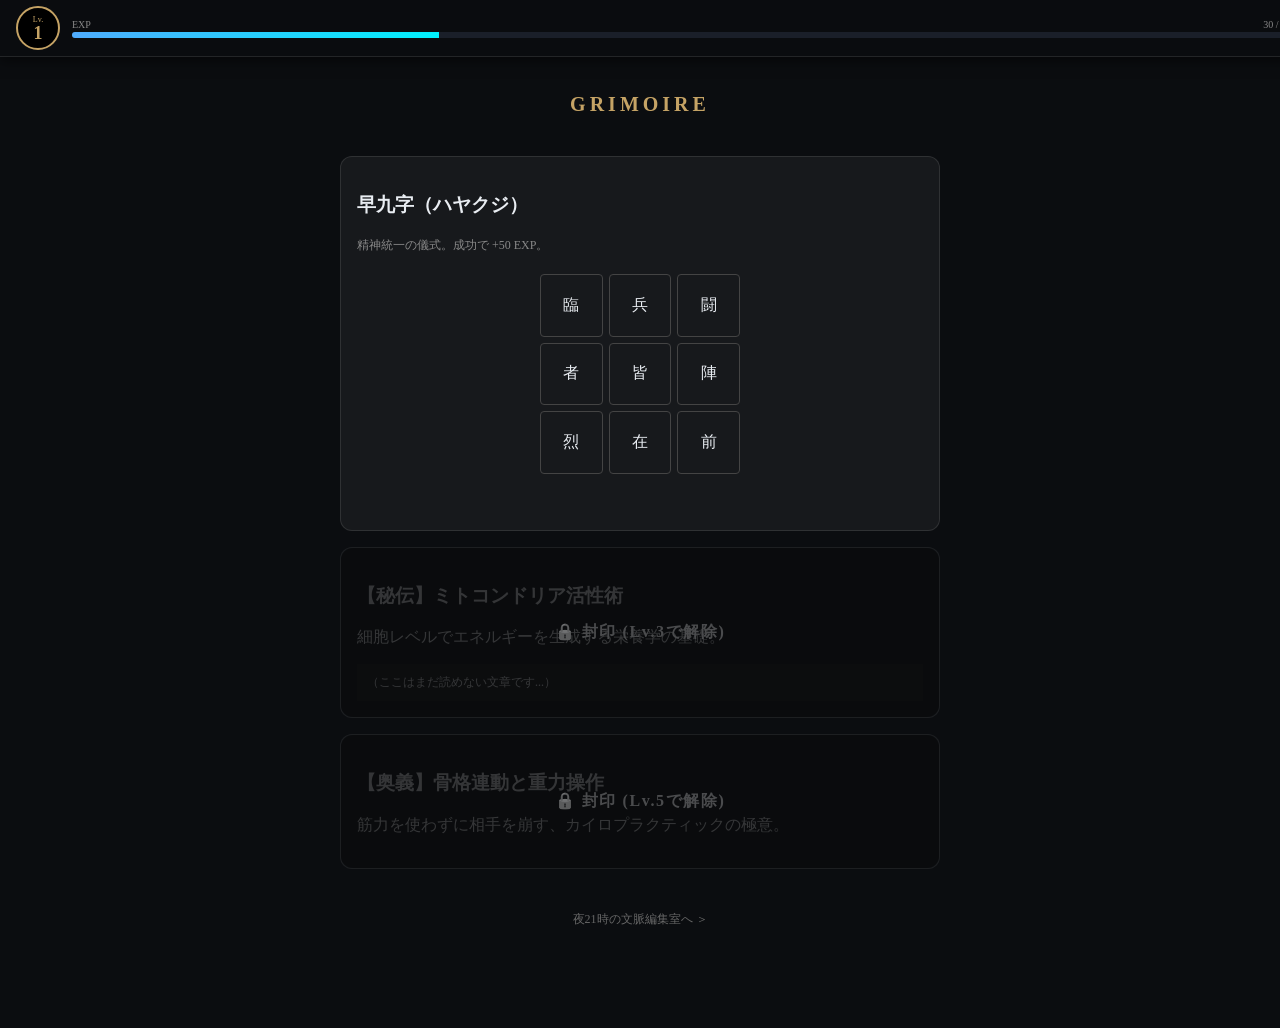
==== index.html @ 690efe80 "index.html を作成" ====
<!doctype html>
<html lang="ja">
<head>
  <meta charset="utf-8" />
  <meta name="viewport" content="width=device-width, initial-scale=1, maximum-scale=1, user-scalable=no" />
  <title>GRIMOIRE RPG</title>
  <style>
    :root{
      --bg: #0b0d10;
      --text: #e9edf2;
      --gold: #c5a365;
      --bar-bg: #1a1f29;
      --bar-fill: #d7e3ff;
      --glass: rgba(255, 255, 255, 0.05);
    }
    body {
      margin: 0;
      font-family: "Hiragino Mincho ProN", serif;
      background: var(--bg);
      color: var(--text);
      padding-top: 60px; /* ステータスバーの分空ける */
      padding-bottom: 80px;
    }

    /* === RPGステータスバー (HUD) === */
    .hud-bar {
      position: fixed;
      top: 0; left: 0; width: 100%;
      height: 56px;
      background: rgba(11, 13, 16, 0.95);
      border-bottom: 1px solid rgba(255,255,255,0.1);
      z-index: 1000;
      display: flex;
      align-items: center;
      padding: 0 16px;
      box-shadow: 0 4px 12px rgba(0,0,0,0.5);
    }
    .level-circle {
      width: 40px; height: 40px;
      border: 2px solid var(--gold);
      border-radius: 50%;
      display: flex; flex-direction: column;
      align-items: center; justify-content: center;
      background: #000;
      font-size: 8px; color: var(--gold);
      margin-right: 12px;
    }
    .level-num { font-size: 18px; font-weight: bold; line-height: 1; }
    .exp-container { flex: 1; }
    .exp-label { font-size: 10px; color: #888; display: flex; justify-content: space-between; margin-bottom: 2px; }
    .exp-bar-bg {
      height: 6px; background: var(--bar-bg); border-radius: 3px; overflow: hidden;
    }
    .exp-bar-fill {
      height: 100%; background: linear-gradient(90deg, #4facfe, #00f2fe);
      width: 0%; transition: width 0.5s ease-out;
    }

    /* コンテンツエリア */
    main { max-width: 600px; margin: 0 auto; padding: 20px 16px; }
    h1 { font-size: 20px; text-align: center; margin-bottom: 40px; color: var(--gold); letter-spacing: 0.2em; }
    
    .card {
      background: var(--glass);
      border: 1px solid rgba(255,255,255,0.1);
      border-radius: 12px;
      padding: 16px;
      margin-bottom: 16px;
    }
    
    /* 封印されたコンテンツ */
    .locked-content {
      position: relative;
      opacity: 0.5;
      filter: grayscale(100%);
      pointer-events: none;
    }
    .lock-overlay {
      position: absolute; top:0; left:0; width:100%; height:100%;
      display: flex; align-items: center; justify-content: center;
      background: rgba(0,0,0,0.6);
      border-radius: 12px;
      color: #ff6b6b; font-weight: bold; letter-spacing: 0.1em;
      z-index: 10;
    }

    /* 九字切りグリッド */
    .kuji-grid { display: grid; grid-template-columns: repeat(3, 1fr); gap: 6px; max-width: 200px; margin: 20px auto; }
    .kuji-cell { aspect-ratio: 1; border: 1px solid #444; display: flex; align-items: center; justify-content: center; border-radius: 4px; }
    .kuji-cell.active { background: var(--gold); color: #000; box-shadow: 0 0 10px var(--gold); }

    /* レベルアップ演出 */
    #levelup-overlay {
      position: fixed; top:0; left:0; width:100%; height:100%;
      background: rgba(0,0,0,0.9);
      display: flex; flex-direction: column; align-items: center; justify-content: center;
      z-index: 2000; opacity: 0; pointer-events: none; transition: opacity 0.5s;
    }
    #levelup-overlay.show { opacity: 1; pointer-events: auto; }
    .levelup-text { font-size: 40px; color: var(--gold); text-shadow: 0 0 20px var(--gold); margin-bottom: 20px; }
  </style>
</head>
<body>

  <div class="hud-bar">
    <div class="level-circle">
      <span>Lv.</span>
      <span class="level-num" id="currentLevel">1</span>
    </div>
    <div class="exp-container">
      <div class="exp-label">
        <span>EXP</span>
        <span id="expText">0 / 100</span>
      </div>
      <div class="exp-bar-bg">
        <div class="exp-bar-fill" id="expBar"></div>
      </div>
    </div>
  </div>

  <main>
    <h1>GRIMOIRE</h1>

    <div class="card">
      <h3>早九字（ハヤクジ）</h3>
      <p style="font-size:12px; color:#888;">精神統一の儀式。成功で +50 EXP。</p>
      <div class="kuji-grid" id="kujiGrid"></div>
      <div id="kujiLabel" style="text-align:center; font-size:12px; height:20px; color:var(--gold);"></div>
    </div>

    <div class="card locked-content" id="secretContent1">
      <div class="lock-overlay">🔒 封印 (Lv.3で解除)</div>
      <h3>【秘伝】ミトコンドリア活性術</h3>
      <p>細胞レベルでエネルギーを生成する栄養学の基礎。</p>
      <div style="margin-top:10px; padding:10px; background:#222; font-size:12px;">
        （ここはまだ読めない文章です...）
      </div>
    </div>

    <div class="card locked-content" id="secretContent2">
      <div class="lock-overlay">🔒 封印 (Lv.5で解除)</div>
      <h3>【奥義】骨格連動と重力操作</h3>
      <p>筋力を使わずに相手を崩す、カイロプラクティックの極意。</p>
    </div>

    <div style="text-align:center; margin-top:40px;">
      <a href="https://ameblo.jp/orenoadores0224yj/" style="color:#666; font-size:12px; text-decoration:none;">夜21時の文脈編集室へ ＞</a>
    </div>

  </main>

  <div id="levelup-overlay" onclick="this.classList.remove('show')">
    <div class="levelup-text">LEVEL UP!</div>
    <div style="color:#fff;">タップして再開</div>
  </div>

  <script>
    // === RPGシステムの中枢 ===
    let level = parseInt(localStorage.getItem('grimoire_level')) || 1;
    let exp = parseInt(localStorage.getItem('grimoire_exp')) || 0;
    let maxExp = level * 100;

    // 初期表示更新
    updateHud();
    checkUnlocks();

    // ログインボーナス (1日1回)
    const lastLogin = localStorage.getItem('last_login_date');
    const today = new Date().toDateString();
    if (lastLogin !== today) {
      alert("【ログインボーナス】\n本日のマナを獲得しました。\nEXP +30");
      addExp(30);
      localStorage.setItem('last_login_date', today);
    }

    // 経験値を加算する関数
    function addExp(amount) {
      exp += amount;
      if (exp >= maxExp) {
        levelUp();
      }
      updateHud();
      saveData();
    }

    function levelUp() {
      exp -= maxExp;
      level++;
      maxExp = level * 100;
      
      // レベルアップ演出
      const overlay = document.getElementById('levelup-overlay');
      overlay.classList.add('show');
      if (navigator.vibrate) navigator.vibrate([100, 50, 100, 50, 200]);
      
      checkUnlocks();
    }

    function updateHud() {
      document.getElementById('currentLevel').innerText = level;
      document.getElementById('expText').innerText = `${exp} / ${maxExp}`;
      const percentage = (exp / maxExp) * 100;
      document.getElementById('expBar').style.width = `${percentage}%`;
    }

    function saveData() {
      localStorage.setItem('grimoire_level', level);
      localStorage.setItem('grimoire_exp', exp);
    }

    // ロック解除判定
    function checkUnlocks() {
      if (level >= 3) unlock('secretContent1');
      if (level >= 5) unlock('secretContent2');
    }

    function unlock(id) {
      const el = document.getElementById(id);
      if (el && el.classList.contains('locked-content')) {
        el.classList.remove('locked-content');
        el.querySelector('.lock-overlay').remove();
        // ここでファンファーレ等を鳴らしても良い
      }
    }

    // === 九字切りロジック ===
    const kujiChars = ["臨", "兵", "闘", "者", "皆", "陣", "烈", "在", "前"];
    const kujiGrid = document.getElementById('kujiGrid');
    let kujiStep = 0;

    kujiChars.forEach((char, idx) => {
      const cell = document.createElement('div');
      cell.className = 'kuji-cell';
      cell.innerText = char;
      cell.onclick = () => {
        if (idx === kujiStep) {
          cell.classList.add('active');
          if (navigator.vibrate) navigator.vibrate(20);
          kujiStep++;
          if (kujiStep === 9) {
            document.getElementById('kujiLabel').innerText = "儀式完了: EXP獲得 +50";
            addExp(50);
            if (navigator.vibrate) navigator.vibrate([50,50,50]);
            setTimeout(() => {
              document.querySelectorAll('.kuji-cell').forEach(c => c.classList.remove('active'));
              document.getElementById('kujiLabel').innerText = "";
              kujiStep = 0;
            }, 2000);
          }
        } else {
          kujiStep = 0;
          document.querySelectorAll('.kuji-cell').forEach(c => c.classList.remove('active'));
          if (navigator.vibrate) navigator.vibrate(200);
        }
      };
      kujiGrid.appendChild(cell);
    });
  </script>
</body>
</html>
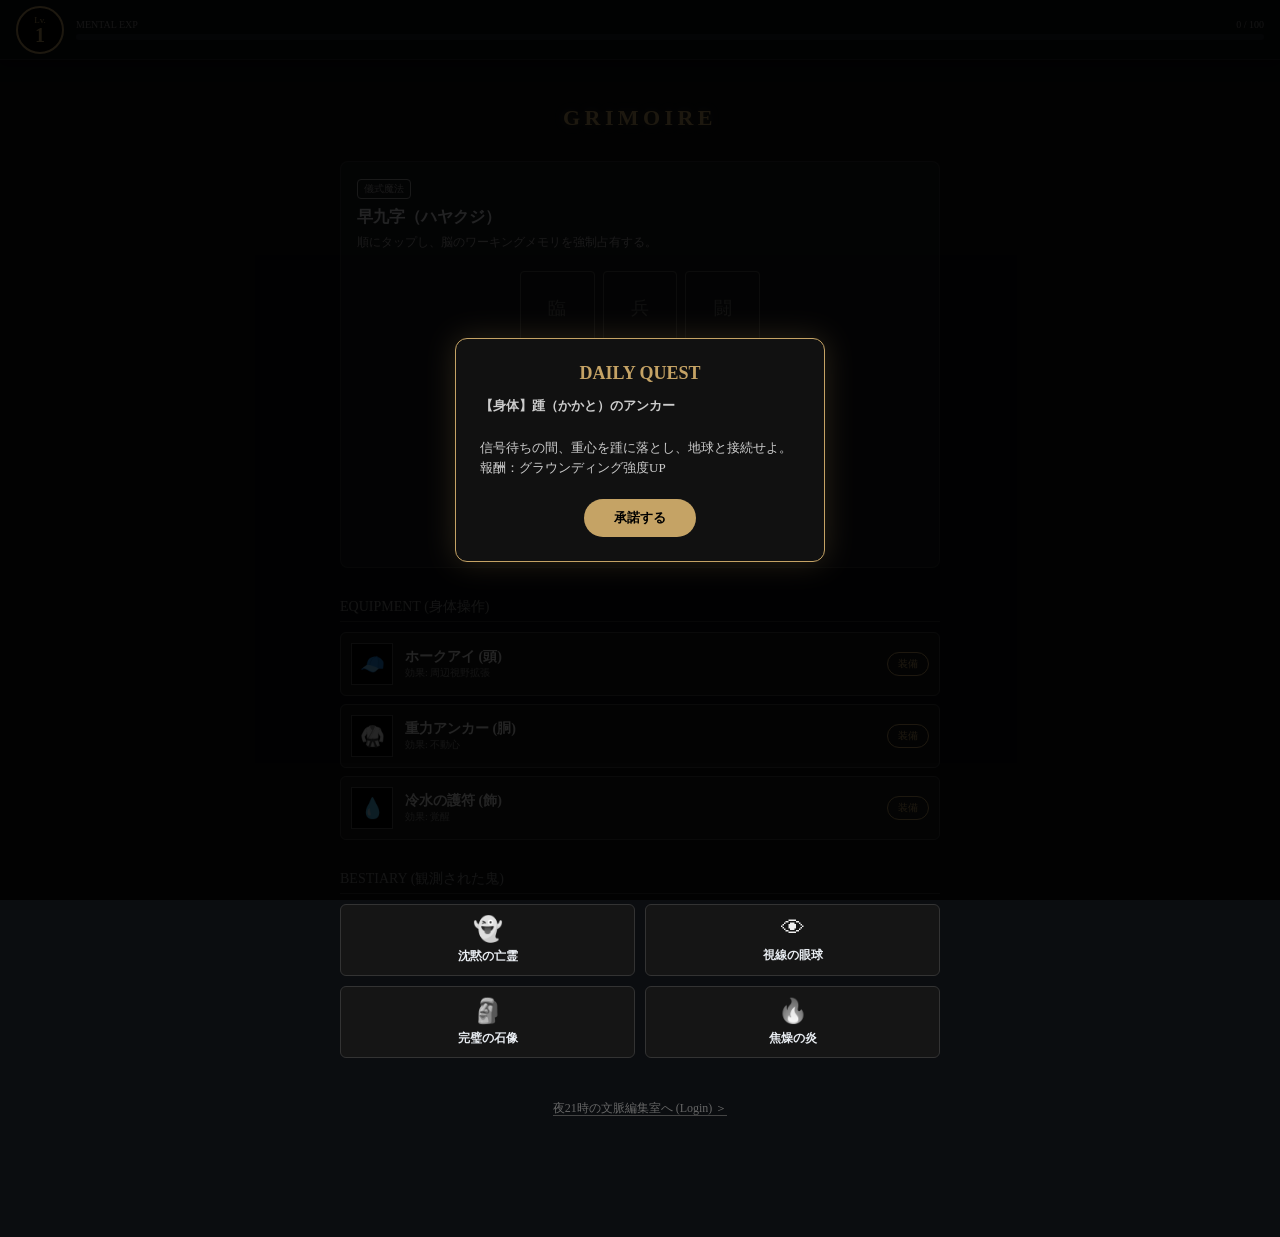
==== commit baae4335: "index.html を更新" ====
--- a/index.html
+++ b/index.html
@@ -9,24 +9,26 @@
       --bg: #0b0d10;
       --text: #e9edf2;
       --gold: #c5a365;
+      --red: #ff4a4a;
       --bar-bg: #1a1f29;
-      --bar-fill: #d7e3ff;
       --glass: rgba(255, 255, 255, 0.05);
+      --glass-hover: rgba(255, 255, 255, 0.1);
     }
     body {
       margin: 0;
       font-family: "Hiragino Mincho ProN", serif;
       background: var(--bg);
       color: var(--text);
-      padding-top: 60px; /* ステータスバーの分空ける */
+      padding-top: 70px;
       padding-bottom: 80px;
-    }
-
-    /* === RPGステータスバー (HUD) === */
+      overflow-x: hidden;
+    }
+
+    /* === HUD === */
     .hud-bar {
       position: fixed;
       top: 0; left: 0; width: 100%;
-      height: 56px;
+      height: 60px;
       background: rgba(11, 13, 16, 0.95);
       border-bottom: 1px solid rgba(255,255,255,0.1);
       z-index: 1000;
@@ -34,70 +36,105 @@
       align-items: center;
       padding: 0 16px;
       box-shadow: 0 4px 12px rgba(0,0,0,0.5);
+      box-sizing: border-box;
     }
     .level-circle {
-      width: 40px; height: 40px;
+      width: 44px; height: 44px;
       border: 2px solid var(--gold);
       border-radius: 50%;
       display: flex; flex-direction: column;
       align-items: center; justify-content: center;
       background: #000;
-      font-size: 8px; color: var(--gold);
+      font-size: 9px; color: var(--gold);
       margin-right: 12px;
-    }
-    .level-num { font-size: 18px; font-weight: bold; line-height: 1; }
+      flex-shrink: 0;
+    }
+    .level-num { font-size: 20px; font-weight: bold; line-height: 1; }
     .exp-container { flex: 1; }
-    .exp-label { font-size: 10px; color: #888; display: flex; justify-content: space-between; margin-bottom: 2px; }
+    .exp-label { font-size: 10px; color: #888; display: flex; justify-content: space-between; margin-bottom: 4px; }
     .exp-bar-bg {
       height: 6px; background: var(--bar-bg); border-radius: 3px; overflow: hidden;
     }
     .exp-bar-fill {
-      height: 100%; background: linear-gradient(90deg, #4facfe, #00f2fe);
+      height: 100%; background: linear-gradient(90deg, #c5a365, #f9d423);
       width: 0%; transition: width 0.5s ease-out;
     }
 
-    /* コンテンツエリア */
+    /* === メインエリア === */
     main { max-width: 600px; margin: 0 auto; padding: 20px 16px; }
-    h1 { font-size: 20px; text-align: center; margin-bottom: 40px; color: var(--gold); letter-spacing: 0.2em; }
-    
+    h1 { font-size: 22px; text-align: center; margin-bottom: 30px; color: var(--gold); letter-spacing: 0.2em; text-shadow: 0 0 10px rgba(197, 163, 101, 0.3); }
+    
+    .section-title {
+      font-size: 14px; color: #888; margin: 30px 0 10px; border-bottom: 1px solid #333; padding-bottom: 5px;
+    }
+
     .card {
       background: var(--glass);
       border: 1px solid rgba(255,255,255,0.1);
-      border-radius: 12px;
+      border-radius: 8px;
       padding: 16px;
-      margin-bottom: 16px;
-    }
-    
-    /* 封印されたコンテンツ */
-    .locked-content {
-      position: relative;
-      opacity: 0.5;
-      filter: grayscale(100%);
-      pointer-events: none;
-    }
-    .lock-overlay {
-      position: absolute; top:0; left:0; width:100%; height:100%;
+      margin-bottom: 12px;
+      transition: all 0.2s;
+    }
+    .card:active { transform: scale(0.98); background: var(--glass-hover); }
+    
+    .card h3 { margin: 0 0 5px 0; font-size: 16px; color: var(--text); }
+    .card p { margin: 0; font-size: 12px; color: #aaa; line-height: 1.5; }
+    .card .tag { display: inline-block; padding: 2px 6px; border-radius: 4px; font-size: 10px; margin-bottom: 8px; border: 1px solid #444; }
+
+    /* === モンスター図鑑 === */
+    .monster-list { display: grid; grid-template-columns: 1fr 1fr; gap: 10px; }
+    .monster-card { 
+      background: #151515; border: 1px solid #333; padding: 10px; border-radius: 6px; text-align: center; position: relative;
+    }
+    .monster-icon { font-size: 24px; margin-bottom: 5px; filter: grayscale(100%); transition: 0.3s; }
+    .monster-card.collected .monster-icon { filter: grayscale(0%); text-shadow: 0 0 10px var(--red); }
+    .monster-name { font-size: 12px; font-weight: bold; }
+    .monster-weakness { font-size: 10px; color: #ff6b6b; margin-top: 4px; display: none; }
+    .monster-card.collected .monster-weakness { display: block; }
+
+    /* === 装備スロット === */
+    .equip-slot {
+      display: flex; align-items: center; background: #1a1a1a; border: 1px solid #444; 
+      padding: 10px; border-radius: 6px; margin-bottom: 8px;
+    }
+    .equip-icon { width: 40px; height: 40px; background: #000; display: flex; align-items: center; justify-content: center; font-size: 20px; margin-right: 12px; border: 1px solid #555; }
+    .equip-info { flex: 1; }
+    .equip-btn { 
+      background: transparent; border: 1px solid var(--gold); color: var(--gold); 
+      padding: 4px 10px; font-size: 10px; border-radius: 20px;
+    }
+    .equip-btn.equipped { background: var(--gold); color: #000; }
+
+    /* === 九字切り === */
+    .kuji-grid { display: grid; grid-template-columns: repeat(3, 1fr); gap: 8px; max-width: 240px; margin: 20px auto; }
+    .kuji-cell { 
+      aspect-ratio: 1; border: 1px solid #555; display: flex; align-items: center; justify-content: center; 
+      border-radius: 4px; font-size: 18px; color: #666; transition: 0.1s;
+    }
+    .kuji-cell.active { background: var(--gold); color: #000; box-shadow: 0 0 15px var(--gold); border-color: var(--gold); transform: scale(1.05); }
+
+    /* === モーダル === */
+    .modal-overlay {
+      position: fixed; top:0; left:0; width:100%; height:100%;
+      background: rgba(0,0,0,0.85); z-index: 2000;
       display: flex; align-items: center; justify-content: center;
-      background: rgba(0,0,0,0.6);
-      border-radius: 12px;
-      color: #ff6b6b; font-weight: bold; letter-spacing: 0.1em;
-      z-index: 10;
-    }
-
-    /* 九字切りグリッド */
-    .kuji-grid { display: grid; grid-template-columns: repeat(3, 1fr); gap: 6px; max-width: 200px; margin: 20px auto; }
-    .kuji-cell { aspect-ratio: 1; border: 1px solid #444; display: flex; align-items: center; justify-content: center; border-radius: 4px; }
-    .kuji-cell.active { background: var(--gold); color: #000; box-shadow: 0 0 10px var(--gold); }
-
-    /* レベルアップ演出 */
-    #levelup-overlay {
-      position: fixed; top:0; left:0; width:100%; height:100%;
-      background: rgba(0,0,0,0.9);
-      display: flex; flex-direction: column; align-items: center; justify-content: center;
-      z-index: 2000; opacity: 0; pointer-events: none; transition: opacity 0.5s;
-    }
-    #levelup-overlay.show { opacity: 1; pointer-events: auto; }
-    .levelup-text { font-size: 40px; color: var(--gold); text-shadow: 0 0 20px var(--gold); margin-bottom: 20px; }
+      opacity: 0; pointer-events: none; transition: 0.3s;
+    }
+    .modal-overlay.show { opacity: 1; pointer-events: auto; }
+    .modal-box {
+      background: #111; border: 1px solid var(--gold); padding: 24px; border-radius: 12px;
+      width: 85%; max-width: 320px; text-align: center;
+      box-shadow: 0 0 30px rgba(197, 163, 101, 0.2);
+    }
+    .modal-title { color: var(--gold); font-size: 18px; margin-bottom: 12px; font-weight: bold; }
+    .modal-text { font-size: 13px; line-height: 1.6; color: #ccc; margin-bottom: 20px; text-align: left; }
+    .modal-btn {
+      background: var(--gold); color: #000; border: none; padding: 10px 30px; font-weight: bold; border-radius: 30px; cursor: pointer;
+    }
+
+    /* 封印 */
+    .locked-content { opacity: 0.4; pointer-events: none; filter: blur(2px); }
   </style>
 </head>
 <body>
@@ -109,7 +146,7 @@
     </div>
     <div class="exp-container">
       <div class="exp-label">
-        <span>EXP</span>
+        <span>MENTAL EXP</span>
         <span id="expText">0 / 100</span>
       </div>
       <div class="exp-bar-bg">
@@ -122,85 +159,140 @@
     <h1>GRIMOIRE</h1>
 
     <div class="card">
+      <div class="tag" style="color:#aaa; border-color:#aaa;">儀式魔法</div>
       <h3>早九字（ハヤクジ）</h3>
-      <p style="font-size:12px; color:#888;">精神統一の儀式。成功で +50 EXP。</p>
+      <p>順にタップし、脳のワーキングメモリを強制占有する。</p>
       <div class="kuji-grid" id="kujiGrid"></div>
-      <div id="kujiLabel" style="text-align:center; font-size:12px; height:20px; color:var(--gold);"></div>
-    </div>
-
-    <div class="card locked-content" id="secretContent1">
-      <div class="lock-overlay">🔒 封印 (Lv.3で解除)</div>
-      <h3>【秘伝】ミトコンドリア活性術</h3>
-      <p>細胞レベルでエネルギーを生成する栄養学の基礎。</p>
-      <div style="margin-top:10px; padding:10px; background:#222; font-size:12px;">
-        （ここはまだ読めない文章です...）
+      <div id="kujiLabel" style="text-align:center; font-size:12px; height:20px; color:var(--gold); margin-top:10px;"></div>
+    </div>
+
+    <div class="section-title">EQUIPMENT (身体操作)</div>
+    <div id="equipmentList">
       </div>
-    </div>
-
-    <div class="card locked-content" id="secretContent2">
-      <div class="lock-overlay">🔒 封印 (Lv.5で解除)</div>
-      <h3>【奥義】骨格連動と重力操作</h3>
-      <p>筋力を使わずに相手を崩す、カイロプラクティックの極意。</p>
-    </div>
-
-    <div style="text-align:center; margin-top:40px;">
-      <a href="https://ameblo.jp/orenoadores0224yj/" style="color:#666; font-size:12px; text-decoration:none;">夜21時の文脈編集室へ ＞</a>
+
+    <div class="section-title">BESTIARY (観測された鬼)</div>
+    <div class="monster-list" id="monsterList">
+      </div>
+    
+    <div style="text-align:center; margin-top:40px; margin-bottom: 20px;">
+      <a href="https://ameblo.jp/orenoadores0224yj/" target="_blank" style="color:#666; font-size:12px; text-decoration:none; border-bottom:1px solid #444;">
+        夜21時の文脈編集室へ (Login) ＞
+      </a>
     </div>
 
   </main>
 
-  <div id="levelup-overlay" onclick="this.classList.remove('show')">
-    <div class="levelup-text">LEVEL UP!</div>
-    <div style="color:#fff;">タップして再開</div>
+  <div class="modal-overlay" id="dailyModal">
+    <div class="modal-box">
+      <div class="modal-title">DAILY QUEST</div>
+      <div class="modal-text" id="dailyQuestText">
+        </div>
+      <button class="modal-btn" onclick="acceptQuest()">承諾する</button>
+    </div>
   </div>
 
+  <div class="modal-overlay" id="levelupModal">
+    <div class="modal-box" style="border-color:#4facfe;">
+      <div class="modal-title" style="color:#4facfe;">LEVEL UP!</div>
+      <div class="modal-text" style="text-align:center;">
+        精神階梯が上昇しました。<br>
+        新たな領域が解放されます。
+      </div>
+      <button class="modal-btn" style="background:#4facfe;" onclick="closeLevelUp()">確認</button>
+    </div>
+  </div>
+
   <script>
-    // === RPGシステムの中枢 ===
+    // === データ定義（ここをいじるとコンテンツが変わります） ===
+    
+    // デイリークエストのリスト
+    const QUESTS = [
+      { title: "【観測】赤の探索", desc: "今日1日、視界に入る「赤いもの」を全てアイテムとして認識せよ。<br>報酬：脳内フィルタのリセット" },
+      { title: "【対人】NPCへの挨拶", desc: "コンビニ店員や同僚を、ストーリー進行に必要なNPCと見なし、目を見て「ありがとう」と言え。<br>報酬：対人恐怖デバフの解除" },
+      { title: "【身体】踵（かかと）のアンカー", desc: "信号待ちの間、重心を踵に落とし、地球と接続せよ。<br>報酬：グラウンディング強度UP" },
+      { title: "【儀式】水の浄化", desc: "手を洗う時、冷たさを3秒間だけ全神経で感じ取れ。<br>報酬：思考ノイズの強制停止" },
+      { title: "【言語】60点の呪文", desc: "失敗しそうな時、心の中で「ま、いっか」と唱えよ。<br>報酬：完璧主義ゴーレムの弱体化" }
+    ];
+
+    // 魔物図鑑データ
+    const MONSTERS = [
+      { id: 1, name: "沈黙の亡霊", icon: "👻", desc: "会話が途切れた瞬間に現れ、心臓を締め付ける。", weak: "弱点：水を飲む / 待つ" },
+      { id: 2, name: "視線の眼球", icon: "👁", desc: "「見られている」という感覚を作り出す幻影。", weak: "弱点：周辺視野を広げる" },
+      { id: 3, name: "完璧の石像", icon: "🗿", desc: "「ちゃんとしなきゃ」と囁き、体を重くする。", weak: "弱点：「60点でいい」と唱える" },
+      { id: 4, name: "焦燥の炎", icon: "🔥", desc: "理由もなく「急がなきゃ」と脈を速める。", weak: "弱点：踵に重心を落とす" }
+    ];
+
+    // 装備データ
+    const EQUIPMENTS = [
+      { id: 1, name: "ホークアイ (頭)", icon: "🧢", effect: "周辺視野拡張", desc: "遠くの看板の文字を3秒見る。一点集中を解除し、脳の並列処理を上げる。" },
+      { id: 2, name: "重力アンカー (胴)", icon: "🥋", effect: "不動心", desc: "息を吐きながら、体重を踵（かかと）に落とす。他人の感情に流されなくなる。" },
+      { id: 3, name: "冷水の護符 (飾)", icon: "💧", effect: "覚醒", desc: "朝、冷水を浴びるか、手首を冷やす。迷走神経を刺激しモードを切り替える。" }
+    ];
+
+    // === システムロジック ===
     let level = parseInt(localStorage.getItem('grimoire_level')) || 1;
     let exp = parseInt(localStorage.getItem('grimoire_exp')) || 0;
     let maxExp = level * 100;
-
-    // 初期表示更新
-    updateHud();
-    checkUnlocks();
-
-    // ログインボーナス (1日1回)
-    const lastLogin = localStorage.getItem('last_login_date');
-    const today = new Date().toDateString();
-    if (lastLogin !== today) {
-      alert("【ログインボーナス】\n本日のマナを獲得しました。\nEXP +30");
-      addExp(30);
+    
+    // 初期化
+    init();
+
+    function init() {
+      updateHud();
+      renderMonsters();
+      renderEquipments();
+      renderKuji();
+      checkLoginBonus();
+    }
+
+    // デイリークエスト表示
+    function checkLoginBonus() {
+      const lastLogin = localStorage.getItem('last_login_date');
+      const today = new Date().toDateString();
+      
+      if (lastLogin !== today) {
+        // ランダムにクエスト選択
+        const quest = QUESTS[Math.floor(Math.random() * QUESTS.length)];
+        document.getElementById('dailyQuestText').innerHTML = `<strong>${quest.title}</strong><br><br>${quest.desc}`;
+        document.getElementById('dailyModal').classList.add('show');
+      }
+    }
+
+    function acceptQuest() {
+      const today = new Date().toDateString();
       localStorage.setItem('last_login_date', today);
-    }
-
-    // 経験値を加算する関数
+      document.getElementById('dailyModal').classList.remove('show');
+      addExp(20); // ログインボーナスEXP
+      alert("クエストを受注しました。\nEXP +20 獲得");
+    }
+
+    // EXP加算
     function addExp(amount) {
       exp += amount;
       if (exp >= maxExp) {
         levelUp();
+      } else {
+        saveData();
       }
       updateHud();
-      saveData();
     }
 
     function levelUp() {
       exp -= maxExp;
       level++;
       maxExp = level * 100;
-      
-      // レベルアップ演出
-      const overlay = document.getElementById('levelup-overlay');
-      overlay.classList.add('show');
-      if (navigator.vibrate) navigator.vibrate([100, 50, 100, 50, 200]);
-      
-      checkUnlocks();
+      saveData();
+      document.getElementById('levelupModal').classList.add('show');
+    }
+    
+    function closeLevelUp() {
+      document.getElementById('levelupModal').classList.remove('show');
     }
 
     function updateHud() {
       document.getElementById('currentLevel').innerText = level;
       document.getElementById('expText').innerText = `${exp} / ${maxExp}`;
-      const percentage = (exp / maxExp) * 100;
-      document.getElementById('expBar').style.width = `${percentage}%`;
+      document.getElementById('expBar').style.width = `${(exp / maxExp) * 100}%`;
     }
 
     function saveData() {
@@ -208,53 +300,104 @@
       localStorage.setItem('grimoire_exp', exp);
     }
 
-    // ロック解除判定
-    function checkUnlocks() {
-      if (level >= 3) unlock('secretContent1');
-      if (level >= 5) unlock('secretContent2');
-    }
-
-    function unlock(id) {
-      const el = document.getElementById(id);
-      if (el && el.classList.contains('locked-content')) {
-        el.classList.remove('locked-content');
-        el.querySelector('.lock-overlay').remove();
-        // ここでファンファーレ等を鳴らしても良い
+    // レンダリング系
+    function renderMonsters() {
+      const container = document.getElementById('monsterList');
+      container.innerHTML = "";
+      MONSTERS.forEach(m => {
+        // タップで「討伐（収集）」したことにする演出
+        const div = document.createElement('div');
+        div.className = `monster-card ${localStorage.getItem('monster_'+m.id) ? 'collected' : ''}`;
+        div.innerHTML = `
+          <div class="monster-icon">${m.icon}</div>
+          <div class="monster-name">${m.name}</div>
+          <div class="monster-weakness">${m.weak}</div>
+        `;
+        div.onclick = () => {
+          if(!localStorage.getItem('monster_'+m.id)) {
+            localStorage.setItem('monster_'+m.id, true);
+            div.classList.add('collected');
+            addExp(30);
+            alert(`${m.name} を図鑑に登録しました。\n「弱点」が開示されます。`);
+          } else {
+            alert(m.desc);
+          }
+        };
+        container.appendChild(div);
+      });
+    }
+
+    function renderEquipments() {
+      const container = document.getElementById('equipmentList');
+      container.innerHTML = "";
+      EQUIPMENTS.forEach(e => {
+        const isEquipped = localStorage.getItem('equip_'+e.id);
+        const div = document.createElement('div');
+        div.className = 'equip-slot';
+        div.innerHTML = `
+          <div class="equip-icon">${e.icon}</div>
+          <div class="equip-info">
+            <div style="font-weight:bold; font-size:14px; color:#eee;">${e.name}</div>
+            <div style="font-size:10px; color:#888;">効果: ${e.effect}</div>
+          </div>
+          <button class="equip-btn ${isEquipped ? 'equipped' : ''}" onclick="toggleEquip(${e.id}, this)">
+            ${isEquipped ? 'E' : '装備'}
+          </button>
+        `;
+        div.onclick = (ev) => { if(ev.target.tagName !== 'BUTTON') alert(e.desc); };
+        container.appendChild(div);
+      });
+    }
+
+    window.toggleEquip = function(id, btn) {
+      const key = 'equip_' + id;
+      if(localStorage.getItem(key)) {
+        localStorage.removeItem(key);
+        btn.classList.remove('equipped');
+        btn.innerText = "装備";
+      } else {
+        // 他の同じ部位を外す処理は省略（シンプルに全部装備可能にする）
+        localStorage.setItem(key, true);
+        btn.classList.add('equipped');
+        btn.innerText = "E";
+        addExp(10);
+        alert("装備しました。\n意識が書き換わります。");
       }
-    }
-
-    // === 九字切りロジック ===
-    const kujiChars = ["臨", "兵", "闘", "者", "皆", "陣", "烈", "在", "前"];
-    const kujiGrid = document.getElementById('kujiGrid');
-    let kujiStep = 0;
-
-    kujiChars.forEach((char, idx) => {
-      const cell = document.createElement('div');
-      cell.className = 'kuji-cell';
-      cell.innerText = char;
-      cell.onclick = () => {
-        if (idx === kujiStep) {
-          cell.classList.add('active');
-          if (navigator.vibrate) navigator.vibrate(20);
-          kujiStep++;
-          if (kujiStep === 9) {
-            document.getElementById('kujiLabel').innerText = "儀式完了: EXP獲得 +50";
-            addExp(50);
-            if (navigator.vibrate) navigator.vibrate([50,50,50]);
-            setTimeout(() => {
-              document.querySelectorAll('.kuji-cell').forEach(c => c.classList.remove('active'));
-              document.getElementById('kujiLabel').innerText = "";
-              kujiStep = 0;
-            }, 2000);
+    };
+
+    function renderKuji() {
+      const chars = ["臨", "兵", "闘", "者", "皆", "陣", "烈", "在", "前"];
+      const grid = document.getElementById('kujiGrid');
+      let step = 0;
+      
+      chars.forEach((char, idx) => {
+        const cell = document.createElement('div');
+        cell.className = 'kuji-cell';
+        cell.innerText = char;
+        cell.onclick = () => {
+          if (idx === step) {
+            cell.classList.add('active');
+            if(navigator.vibrate) navigator.vibrate(20);
+            step++;
+            if (step === 9) {
+              document.getElementById('kujiLabel').innerText = "破邪顕正：EXP +50";
+              addExp(50);
+              if(navigator.vibrate) navigator.vibrate([50,50,50]);
+              setTimeout(() => {
+                document.querySelectorAll('.kuji-cell').forEach(c => c.classList.remove('active'));
+                document.getElementById('kujiLabel').innerText = "";
+                step = 0;
+              }, 1500);
+            }
+          } else {
+            step = 0;
+            document.querySelectorAll('.kuji-cell').forEach(c => c.classList.remove('active'));
+            if(navigator.vibrate) navigator.vibrate(200);
           }
-        } else {
-          kujiStep = 0;
-          document.querySelectorAll('.kuji-cell').forEach(c => c.classList.remove('active'));
-          if (navigator.vibrate) navigator.vibrate(200);
-        }
-      };
-      kujiGrid.appendChild(cell);
-    });
+        };
+        grid.appendChild(cell);
+      });
+    }
   </script>
 </body>
 </html>
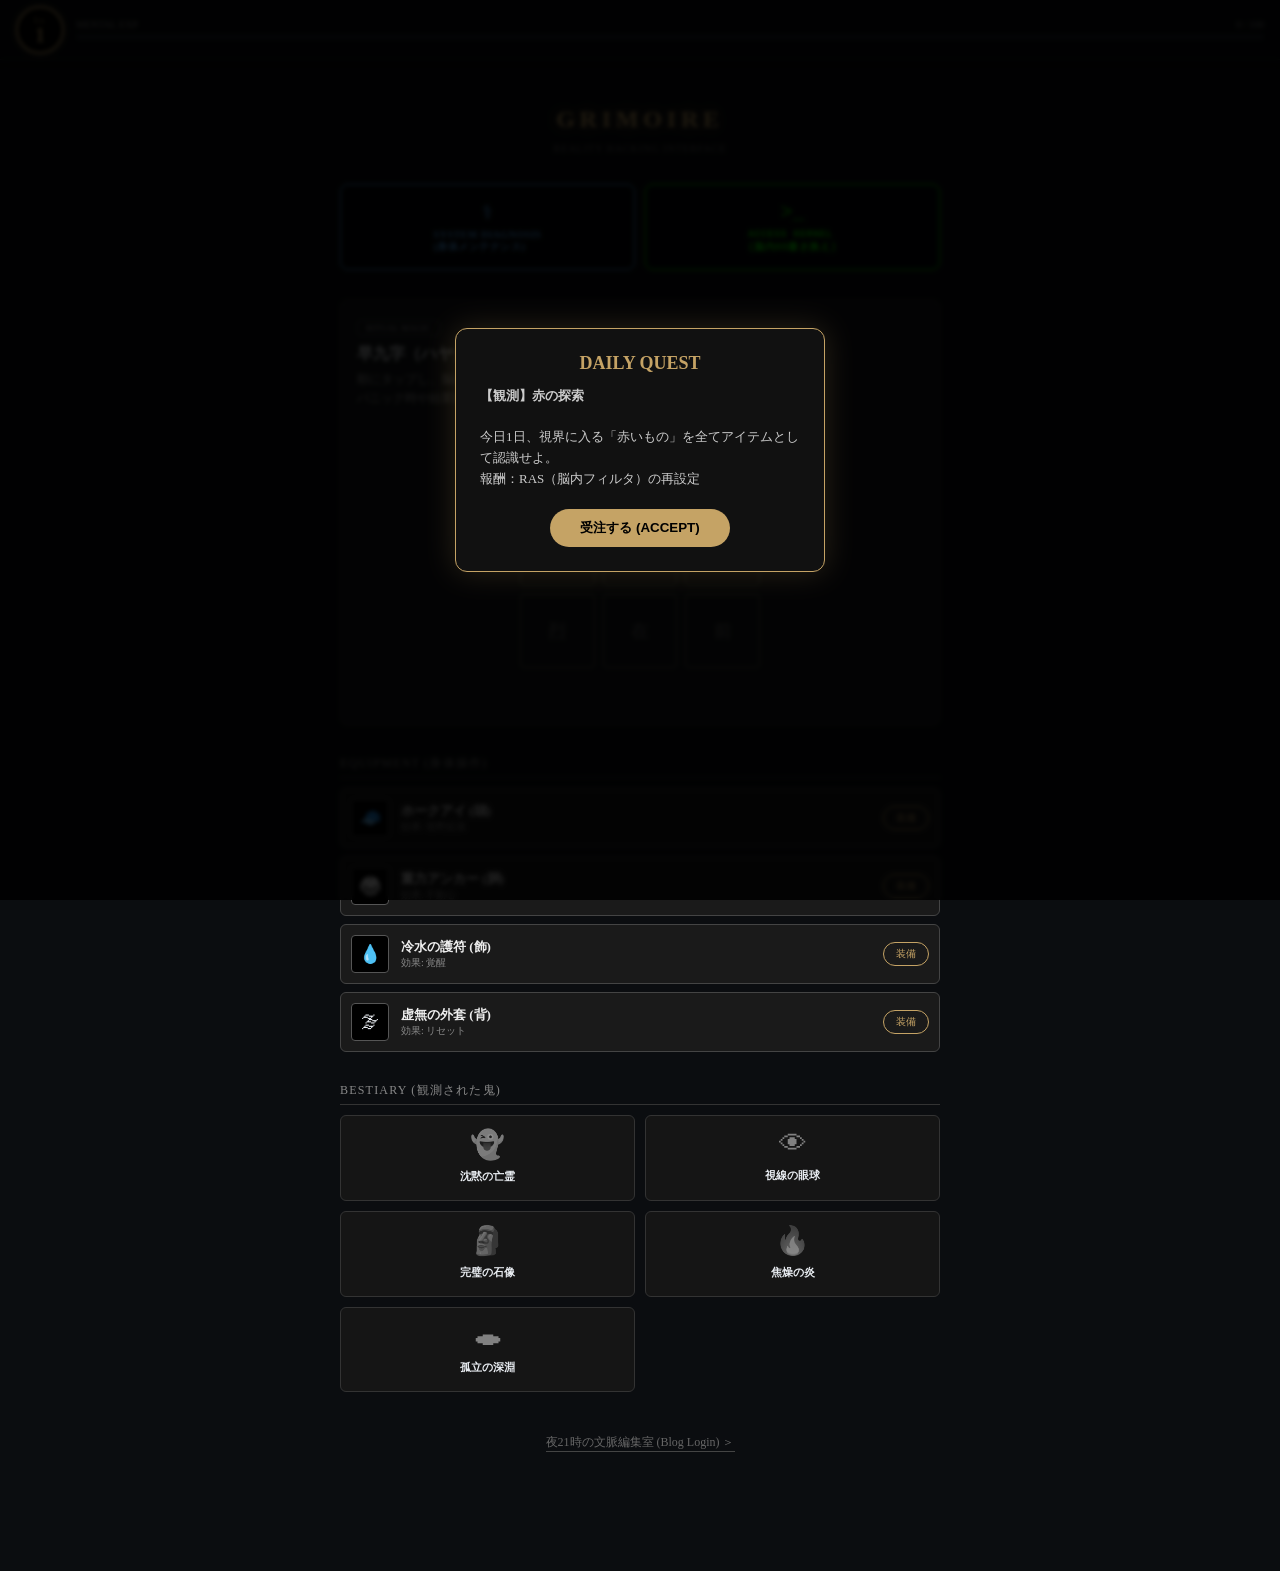
==== commit 7f75497a: "index.html を更新" ====
--- a/index.html
+++ b/index.html
@@ -3,13 +3,15 @@
 <head>
   <meta charset="utf-8" />
   <meta name="viewport" content="width=device-width, initial-scale=1, maximum-scale=1, user-scalable=no" />
-  <title>GRIMOIRE RPG</title>
+  <title>GRIMOIRE RPG: COMMAND</title>
   <style>
     :root{
       --bg: #0b0d10;
       --text: #e9edf2;
       --gold: #c5a365;
       --red: #ff4a4a;
+      --blue: #4facfe;
+      --term: #0f0;
       --bar-bg: #1a1f29;
       --glass: rgba(255, 255, 255, 0.05);
       --glass-hover: rgba(255, 255, 255, 0.1);
@@ -22,9 +24,10 @@
       padding-top: 70px;
       padding-bottom: 80px;
       overflow-x: hidden;
-    }
-
-    /* === HUD === */
+      -webkit-font-smoothing: antialiased;
+    }
+
+    /* === HUD (ステータスバー) === */
     .hud-bar {
       position: fixed;
       top: 0; left: 0; width: 100%;
@@ -48,6 +51,7 @@
       font-size: 9px; color: var(--gold);
       margin-right: 12px;
       flex-shrink: 0;
+      box-shadow: 0 0 10px rgba(197, 163, 101, 0.2);
     }
     .level-num { font-size: 20px; font-weight: bold; line-height: 1; }
     .exp-container { flex: 1; }
@@ -62,12 +66,40 @@
 
     /* === メインエリア === */
     main { max-width: 600px; margin: 0 auto; padding: 20px 16px; }
-    h1 { font-size: 22px; text-align: center; margin-bottom: 30px; color: var(--gold); letter-spacing: 0.2em; text-shadow: 0 0 10px rgba(197, 163, 101, 0.3); }
-    
+    
+    h1 { 
+      font-size: 24px; text-align: center; margin-bottom: 10px; color: var(--gold); 
+      letter-spacing: 0.2em; text-shadow: 0 0 15px rgba(197, 163, 101, 0.4); 
+    }
+    .sub-title {
+      text-align: center; font-size: 10px; color: #666; margin-bottom: 30px; letter-spacing: 0.1em;
+    }
+
+    /* === システムゲート (リンクボタン) === */
+    .gate-container {
+      display: grid; grid-template-columns: 1fr 1fr; gap: 10px; margin-bottom: 30px;
+    }
+    .gate-btn {
+      display: flex; flex-direction: column; align-items: center; justify-content: center;
+      padding: 15px 10px; border-radius: 8px; text-decoration: none;
+      transition: 0.2s; border: 1px solid #333; background: rgba(0,0,0,0.5);
+    }
+    .gate-btn:active { transform: scale(0.98); }
+    
+    /* BIOS GATE */
+    .gate-bios { border-color: var(--blue); color: var(--blue); }
+    .gate-bios:hover { background: rgba(79, 172, 254, 0.1); box-shadow: 0 0 15px rgba(79, 172, 254, 0.2); }
+    .gate-icon { font-size: 20px; margin-bottom: 5px; }
+    .gate-label { font-size: 10px; font-weight: bold; letter-spacing: 0.05em; }
+
+    /* KERNEL GATE */
+    .gate-kernel { border-color: var(--term); color: var(--term); font-family: "Courier New", monospace; }
+    .gate-kernel:hover { background: rgba(0, 255, 0, 0.1); box-shadow: 0 0 15px rgba(0, 255, 0, 0.2); }
+
+    /* === コンテンツカード === */
     .section-title {
-      font-size: 14px; color: #888; margin: 30px 0 10px; border-bottom: 1px solid #333; padding-bottom: 5px;
-    }
-
+      font-size: 12px; color: #888; margin: 30px 0 10px; border-bottom: 1px solid #333; padding-bottom: 5px; letter-spacing: 0.1em;
+    }
     .card {
       background: var(--glass);
       border: 1px solid rgba(255,255,255,0.1);
@@ -76,43 +108,44 @@
       margin-bottom: 12px;
       transition: all 0.2s;
     }
-    .card:active { transform: scale(0.98); background: var(--glass-hover); }
-    
+    .card .tag { display: inline-block; padding: 2px 8px; border-radius: 4px; font-size: 9px; margin-bottom: 8px; border: 1px solid #444; color: #aaa; }
     .card h3 { margin: 0 0 5px 0; font-size: 16px; color: var(--text); }
-    .card p { margin: 0; font-size: 12px; color: #aaa; line-height: 1.5; }
-    .card .tag { display: inline-block; padding: 2px 6px; border-radius: 4px; font-size: 10px; margin-bottom: 8px; border: 1px solid #444; }
+    .card p { margin: 0; font-size: 12px; color: #aaa; line-height: 1.6; }
+
+    /* === 九字切り === */
+    .kuji-grid { display: grid; grid-template-columns: repeat(3, 1fr); gap: 8px; max-width: 240px; margin: 20px auto; }
+    .kuji-cell { 
+      aspect-ratio: 1; border: 1px solid #555; display: flex; align-items: center; justify-content: center; 
+      border-radius: 4px; font-size: 18px; color: #666; transition: 0.1s; cursor: pointer;
+    }
+    .kuji-cell.active { background: var(--gold); color: #000; box-shadow: 0 0 15px var(--gold); border-color: var(--gold); transform: scale(1.05); }
 
     /* === モンスター図鑑 === */
     .monster-list { display: grid; grid-template-columns: 1fr 1fr; gap: 10px; }
     .monster-card { 
-      background: #151515; border: 1px solid #333; padding: 10px; border-radius: 6px; text-align: center; position: relative;
-    }
-    .monster-icon { font-size: 24px; margin-bottom: 5px; filter: grayscale(100%); transition: 0.3s; }
-    .monster-card.collected .monster-icon { filter: grayscale(0%); text-shadow: 0 0 10px var(--red); }
-    .monster-name { font-size: 12px; font-weight: bold; }
-    .monster-weakness { font-size: 10px; color: #ff6b6b; margin-top: 4px; display: none; }
+      background: #151515; border: 1px solid #333; padding: 12px 8px; border-radius: 6px; text-align: center; position: relative; cursor: pointer;
+    }
+    .monster-icon { font-size: 28px; margin-bottom: 8px; filter: grayscale(100%) opacity(0.5); transition: 0.3s; }
+    .monster-card.collected .monster-icon { filter: grayscale(0%) opacity(1); text-shadow: 0 0 15px var(--red); transform: scale(1.1); }
+    .monster-name { font-size: 11px; font-weight: bold; margin-bottom: 4px; }
+    .monster-weakness { font-size: 9px; color: #ff6b6b; display: none; line-height: 1.4; }
     .monster-card.collected .monster-weakness { display: block; }
+    .new-badge { 
+      position: absolute; top: -5px; right: -5px; background: var(--red); color: #fff; font-size: 8px; padding: 2px 5px; border-radius: 4px; display: none; 
+    }
 
     /* === 装備スロット === */
     .equip-slot {
       display: flex; align-items: center; background: #1a1a1a; border: 1px solid #444; 
       padding: 10px; border-radius: 6px; margin-bottom: 8px;
     }
-    .equip-icon { width: 40px; height: 40px; background: #000; display: flex; align-items: center; justify-content: center; font-size: 20px; margin-right: 12px; border: 1px solid #555; }
+    .equip-icon { width: 36px; height: 36px; background: #000; display: flex; align-items: center; justify-content: center; font-size: 18px; margin-right: 12px; border: 1px solid #555; border-radius: 4px; }
     .equip-info { flex: 1; }
     .equip-btn { 
       background: transparent; border: 1px solid var(--gold); color: var(--gold); 
-      padding: 4px 10px; font-size: 10px; border-radius: 20px;
-    }
-    .equip-btn.equipped { background: var(--gold); color: #000; }
-
-    /* === 九字切り === */
-    .kuji-grid { display: grid; grid-template-columns: repeat(3, 1fr); gap: 8px; max-width: 240px; margin: 20px auto; }
-    .kuji-cell { 
-      aspect-ratio: 1; border: 1px solid #555; display: flex; align-items: center; justify-content: center; 
-      border-radius: 4px; font-size: 18px; color: #666; transition: 0.1s;
-    }
-    .kuji-cell.active { background: var(--gold); color: #000; box-shadow: 0 0 15px var(--gold); border-color: var(--gold); transform: scale(1.05); }
+      padding: 4px 12px; font-size: 10px; border-radius: 20px; cursor: pointer; transition: 0.2s;
+    }
+    .equip-btn.equipped { background: var(--gold); color: #000; font-weight: bold; }
 
     /* === モーダル === */
     .modal-overlay {
@@ -120,6 +153,7 @@
       background: rgba(0,0,0,0.85); z-index: 2000;
       display: flex; align-items: center; justify-content: center;
       opacity: 0; pointer-events: none; transition: 0.3s;
+      backdrop-filter: blur(2px);
     }
     .modal-overlay.show { opacity: 1; pointer-events: auto; }
     .modal-box {
@@ -133,8 +167,6 @@
       background: var(--gold); color: #000; border: none; padding: 10px 30px; font-weight: bold; border-radius: 30px; cursor: pointer;
     }
 
-    /* 封印 */
-    .locked-content { opacity: 0.4; pointer-events: none; filter: blur(2px); }
   </style>
 </head>
 <body>
@@ -157,26 +189,36 @@
 
   <main>
     <h1>GRIMOIRE</h1>
+    <div class="sub-title">REALITY HACKING INTERFACE</div>
+
+    <div class="gate-container">
+      <a href="./grimoire_bios.html" class="gate-btn gate-bios">
+        <div class="gate-icon">⚕</div>
+        <div class="gate-label">SYSTEM DIAGNOSIS<br>(身体メンテナンス)</div>
+      </a>
+      <a href="./grimoire_kernel.html" class="gate-btn gate-kernel">
+        <div class="gate-icon">>_</div>
+        <div class="gate-label">ACCESS KERNEL<br>(脳内OS書き換え)</div>
+      </a>
+    </div>
 
     <div class="card">
-      <div class="tag" style="color:#aaa; border-color:#aaa;">儀式魔法</div>
+      <div class="tag">RITUAL MAGIC</div>
       <h3>早九字（ハヤクジ）</h3>
-      <p>順にタップし、脳のワーキングメモリを強制占有する。</p>
+      <p>順にタップし、脳のワーキングメモリを強制占有する。<br>パニック時や始業前の儀式として使用。</p>
       <div class="kuji-grid" id="kujiGrid"></div>
       <div id="kujiLabel" style="text-align:center; font-size:12px; height:20px; color:var(--gold); margin-top:10px;"></div>
     </div>
 
     <div class="section-title">EQUIPMENT (身体操作)</div>
-    <div id="equipmentList">
-      </div>
+    <div id="equipmentList"></div>
 
     <div class="section-title">BESTIARY (観測された鬼)</div>
-    <div class="monster-list" id="monsterList">
-      </div>
+    <div class="monster-list" id="monsterList"></div>
     
     <div style="text-align:center; margin-top:40px; margin-bottom: 20px;">
-      <a href="https://ameblo.jp/orenoadores0224yj/" target="_blank" style="color:#666; font-size:12px; text-decoration:none; border-bottom:1px solid #444;">
-        夜21時の文脈編集室へ (Login) ＞
+      <a href="https://ameblo.jp/orenoadores0224yj/" target="_blank" style="color:#666; font-size:12px; text-decoration:none; border-bottom:1px solid #444; padding-bottom:2px;">
+        夜21時の文脈編集室 (Blog Login) ＞
       </a>
     </div>
 
@@ -187,46 +229,49 @@
       <div class="modal-title">DAILY QUEST</div>
       <div class="modal-text" id="dailyQuestText">
         </div>
-      <button class="modal-btn" onclick="acceptQuest()">承諾する</button>
+      <button class="modal-btn" onclick="acceptQuest()">受注する (ACCEPT)</button>
     </div>
   </div>
 
   <div class="modal-overlay" id="levelupModal">
-    <div class="modal-box" style="border-color:#4facfe;">
+    <div class="modal-box" style="border-color:#4facfe; box-shadow:0 0 30px rgba(79, 172, 254, 0.3);">
       <div class="modal-title" style="color:#4facfe;">LEVEL UP!</div>
-      <div class="modal-text" style="text-align:center;">
+      <div class="modal-text" style="text-align:center; margin-bottom:20px;">
         精神階梯が上昇しました。<br>
-        新たな領域が解放されます。
+        新たな領域（身体・言語）へアクセス可能です。
       </div>
-      <button class="modal-btn" style="background:#4facfe;" onclick="closeLevelUp()">確認</button>
+      <button class="modal-btn" style="background:#4facfe;" onclick="closeLevelUp()">CONFIRM</button>
     </div>
   </div>
 
   <script>
-    // === データ定義（ここをいじるとコンテンツが変わります） ===
+    // === データ定義 ===
     
     // デイリークエストのリスト
     const QUESTS = [
-      { title: "【観測】赤の探索", desc: "今日1日、視界に入る「赤いもの」を全てアイテムとして認識せよ。<br>報酬：脳内フィルタのリセット" },
+      { title: "【観測】赤の探索", desc: "今日1日、視界に入る「赤いもの」を全てアイテムとして認識せよ。<br>報酬：RAS（脳内フィルタ）の再設定" },
       { title: "【対人】NPCへの挨拶", desc: "コンビニ店員や同僚を、ストーリー進行に必要なNPCと見なし、目を見て「ありがとう」と言え。<br>報酬：対人恐怖デバフの解除" },
       { title: "【身体】踵（かかと）のアンカー", desc: "信号待ちの間、重心を踵に落とし、地球と接続せよ。<br>報酬：グラウンディング強度UP" },
       { title: "【儀式】水の浄化", desc: "手を洗う時、冷たさを3秒間だけ全神経で感じ取れ。<br>報酬：思考ノイズの強制停止" },
-      { title: "【言語】60点の呪文", desc: "失敗しそうな時、心の中で「ま、いっか」と唱えよ。<br>報酬：完璧主義ゴーレムの弱体化" }
+      { title: "【言語】60点の呪文", desc: "失敗しそうな時、心の中で「ま、いっか」と唱えよ。<br>報酬：完璧主義ゴーレムの弱体化" },
+      { title: "【五行】木の養生", desc: "PC作業の合間に、遠くの緑を見るか、目を閉じて眼球を休めよ。<br>報酬：肝のクレンジング" }
     ];
 
-    // 魔物図鑑データ
+    // 魔物図鑑データ（Uさんの経験より）
     const MONSTERS = [
-      { id: 1, name: "沈黙の亡霊", icon: "👻", desc: "会話が途切れた瞬間に現れ、心臓を締め付ける。", weak: "弱点：水を飲む / 待つ" },
+      { id: 1, name: "沈黙の亡霊", icon: "👻", desc: "会話が途切れた瞬間に現れ、心臓を締め付ける。", weak: "弱点：水を飲む / 相手を待つ" },
       { id: 2, name: "視線の眼球", icon: "👁", desc: "「見られている」という感覚を作り出す幻影。", weak: "弱点：周辺視野を広げる" },
       { id: 3, name: "完璧の石像", icon: "🗿", desc: "「ちゃんとしなきゃ」と囁き、体を重くする。", weak: "弱点：「60点でいい」と唱える" },
-      { id: 4, name: "焦燥の炎", icon: "🔥", desc: "理由もなく「急がなきゃ」と脈を速める。", weak: "弱点：踵に重心を落とす" }
+      { id: 4, name: "焦燥の炎", icon: "🔥", desc: "理由もなく「急がなきゃ」と脈を速める。", weak: "弱点：踵に重心を落とす" },
+      { id: 5, name: "孤立の深淵", icon: "🕳", desc: "「誰も助けてくれない」という錯覚を見せる。", weak: "弱点：BIOSで身体を整える" }
     ];
 
     // 装備データ
     const EQUIPMENTS = [
-      { id: 1, name: "ホークアイ (頭)", icon: "🧢", effect: "周辺視野拡張", desc: "遠くの看板の文字を3秒見る。一点集中を解除し、脳の並列処理を上げる。" },
+      { id: 1, name: "ホークアイ (頭)", icon: "🧢", effect: "視野拡張", desc: "遠くの看板の文字を3秒見る。一点集中を解除し、脳の並列処理を上げる。" },
       { id: 2, name: "重力アンカー (胴)", icon: "🥋", effect: "不動心", desc: "息を吐きながら、体重を踵（かかと）に落とす。他人の感情に流されなくなる。" },
-      { id: 3, name: "冷水の護符 (飾)", icon: "💧", effect: "覚醒", desc: "朝、冷水を浴びるか、手首を冷やす。迷走神経を刺激しモードを切り替える。" }
+      { id: 3, name: "冷水の護符 (飾)", icon: "💧", effect: "覚醒", desc: "朝、冷水を浴びるか、手首を冷やす。迷走神経を刺激しモードを切り替える。" },
+      { id: 4, name: "虚無の外套 (背)", icon: "🌫", desc: "トイレの個室で3分間、何も考えず「ただの肉体」に戻る。", effect: "リセット" }
     ];
 
     // === システムロジック ===
@@ -234,7 +279,7 @@
     let exp = parseInt(localStorage.getItem('grimoire_exp')) || 0;
     let maxExp = level * 100;
     
-    // 初期化
+    // 初期化実行
     init();
 
     function init() {
@@ -245,13 +290,12 @@
       checkLoginBonus();
     }
 
-    // デイリークエスト表示
+    // デイリークエスト
     function checkLoginBonus() {
       const lastLogin = localStorage.getItem('last_login_date');
       const today = new Date().toDateString();
       
       if (lastLogin !== today) {
-        // ランダムにクエスト選択
         const quest = QUESTS[Math.floor(Math.random() * QUESTS.length)];
         document.getElementById('dailyQuestText').innerHTML = `<strong>${quest.title}</strong><br><br>${quest.desc}`;
         document.getElementById('dailyModal').classList.add('show');
@@ -262,11 +306,12 @@
       const today = new Date().toDateString();
       localStorage.setItem('last_login_date', today);
       document.getElementById('dailyModal').classList.remove('show');
-      addExp(20); // ログインボーナスEXP
-      alert("クエストを受注しました。\nEXP +20 獲得");
-    }
-
-    // EXP加算
+      addExp(20);
+      // バイブレーション（対応機種のみ）
+      if(navigator.vibrate) navigator.vibrate(50);
+    }
+
+    // EXP加算 & レベルアップ
     function addExp(amount) {
       exp += amount;
       if (exp >= maxExp) {
@@ -283,6 +328,7 @@
       maxExp = level * 100;
       saveData();
       document.getElementById('levelupModal').classList.add('show');
+      if(navigator.vibrate) navigator.vibrate([100,50,100]);
     }
     
     function closeLevelUp() {
@@ -300,27 +346,28 @@
       localStorage.setItem('grimoire_exp', exp);
     }
 
-    // レンダリング系
+    // コンテンツ描画系
     function renderMonsters() {
       const container = document.getElementById('monsterList');
       container.innerHTML = "";
       MONSTERS.forEach(m => {
-        // タップで「討伐（収集）」したことにする演出
+        const isCollected = localStorage.getItem('monster_'+m.id);
         const div = document.createElement('div');
-        div.className = `monster-card ${localStorage.getItem('monster_'+m.id) ? 'collected' : ''}`;
+        div.className = `monster-card ${isCollected ? 'collected' : ''}`;
         div.innerHTML = `
           <div class="monster-icon">${m.icon}</div>
           <div class="monster-name">${m.name}</div>
           <div class="monster-weakness">${m.weak}</div>
+          ${!isCollected ? '' : '<div class="new-badge">討伐済</div>'}
         `;
         div.onclick = () => {
-          if(!localStorage.getItem('monster_'+m.id)) {
+          if(!isCollected) {
             localStorage.setItem('monster_'+m.id, true);
             div.classList.add('collected');
             addExp(30);
-            alert(`${m.name} を図鑑に登録しました。\n「弱点」が開示されます。`);
+            alert(`【観測成功】\n${m.name} を図鑑に登録しました。\n対処法（弱点）が開示されます。`);
           } else {
-            alert(m.desc);
+            alert(`${m.name}\n\n${m.desc}\n\n【対処法】\n${m.weak}`);
           }
         };
         container.appendChild(div);
@@ -337,14 +384,14 @@
         div.innerHTML = `
           <div class="equip-icon">${e.icon}</div>
           <div class="equip-info">
-            <div style="font-weight:bold; font-size:14px; color:#eee;">${e.name}</div>
+            <div style="font-weight:bold; font-size:13px; color:#eee;">${e.name}</div>
             <div style="font-size:10px; color:#888;">効果: ${e.effect}</div>
           </div>
           <button class="equip-btn ${isEquipped ? 'equipped' : ''}" onclick="toggleEquip(${e.id}, this)">
             ${isEquipped ? 'E' : '装備'}
           </button>
         `;
-        div.onclick = (ev) => { if(ev.target.tagName !== 'BUTTON') alert(e.desc); };
+        div.onclick = (ev) => { if(ev.target.tagName !== 'BUTTON') alert(`${e.name}\n\n${e.desc}`); };
         container.appendChild(div);
       });
     }
@@ -356,12 +403,11 @@
         btn.classList.remove('equipped');
         btn.innerText = "装備";
       } else {
-        // 他の同じ部位を外す処理は省略（シンプルに全部装備可能にする）
         localStorage.setItem(key, true);
         btn.classList.add('equipped');
         btn.innerText = "E";
         addExp(10);
-        alert("装備しました。\n意識が書き換わります。");
+        alert("装備しました。\n意識の設定を書き換えました。");
       }
     };
 
@@ -392,7 +438,7 @@
           } else {
             step = 0;
             document.querySelectorAll('.kuji-cell').forEach(c => c.classList.remove('active'));
-            if(navigator.vibrate) navigator.vibrate(200);
+            if(navigator.vibrate) navigator.vibrate(100);
           }
         };
         grid.appendChild(cell);
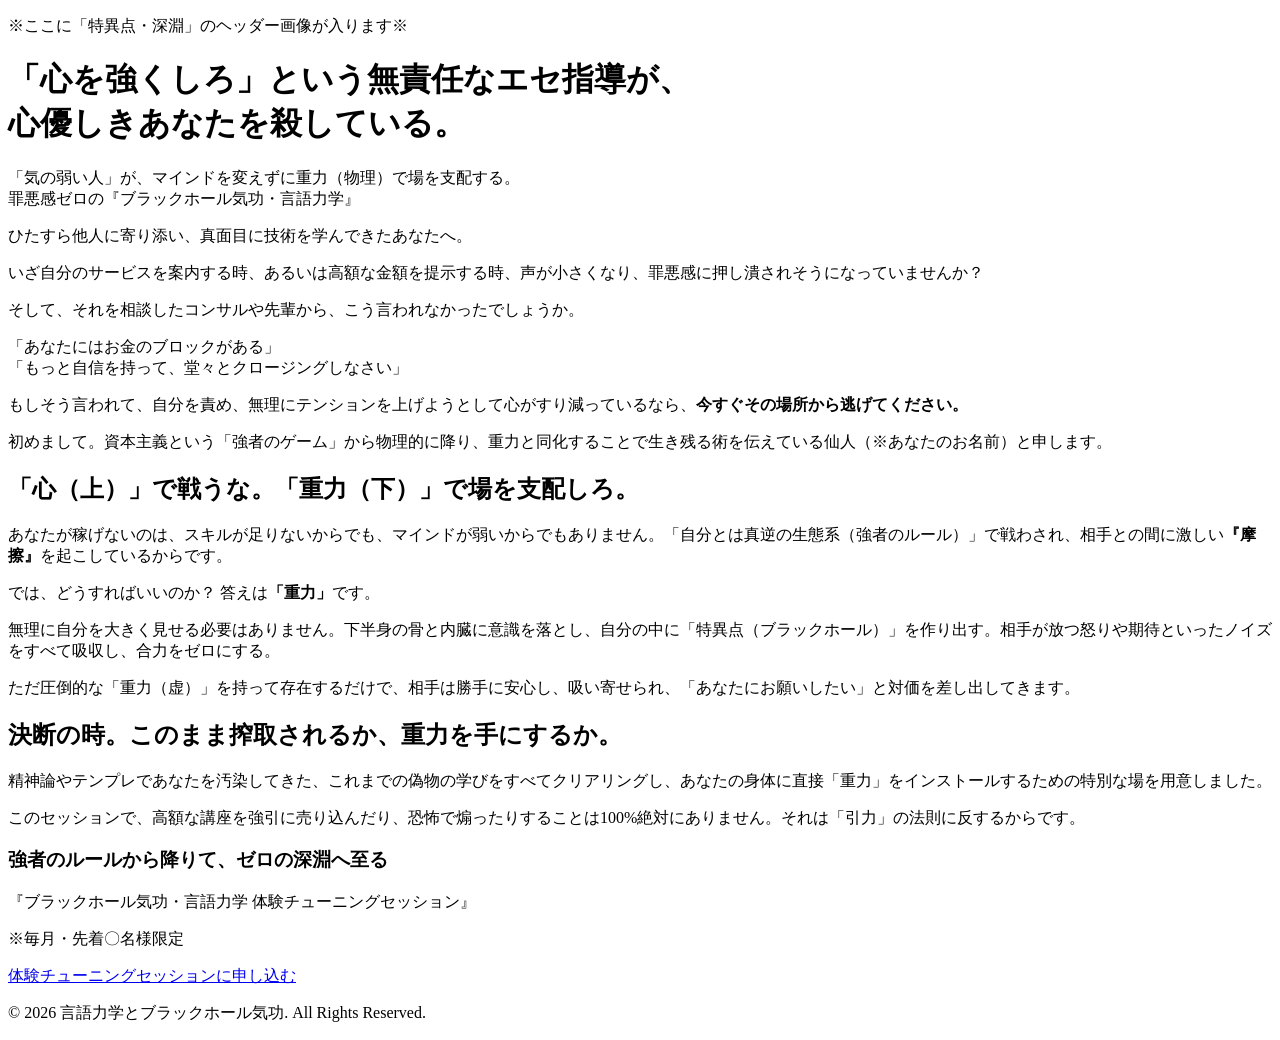
==== commit 5087a570: "index.html の更新" ====
--- a/index.html
+++ b/index.html
@@ -1,449 +1,54 @@
-<!doctype html>
+<!DOCTYPE html>
 <html lang="ja">
 <head>
-  <meta charset="utf-8" />
-  <meta name="viewport" content="width=device-width, initial-scale=1, maximum-scale=1, user-scalable=no" />
-  <title>GRIMOIRE RPG: COMMAND</title>
-  <style>
-    :root{
-      --bg: #0b0d10;
-      --text: #e9edf2;
-      --gold: #c5a365;
-      --red: #ff4a4a;
-      --blue: #4facfe;
-      --term: #0f0;
-      --bar-bg: #1a1f29;
-      --glass: rgba(255, 255, 255, 0.05);
-      --glass-hover: rgba(255, 255, 255, 0.1);
-    }
-    body {
-      margin: 0;
-      font-family: "Hiragino Mincho ProN", serif;
-      background: var(--bg);
-      color: var(--text);
-      padding-top: 70px;
-      padding-bottom: 80px;
-      overflow-x: hidden;
-      -webkit-font-smoothing: antialiased;
-    }
-
-    /* === HUD (ステータスバー) === */
-    .hud-bar {
-      position: fixed;
-      top: 0; left: 0; width: 100%;
-      height: 60px;
-      background: rgba(11, 13, 16, 0.95);
-      border-bottom: 1px solid rgba(255,255,255,0.1);
-      z-index: 1000;
-      display: flex;
-      align-items: center;
-      padding: 0 16px;
-      box-shadow: 0 4px 12px rgba(0,0,0,0.5);
-      box-sizing: border-box;
-    }
-    .level-circle {
-      width: 44px; height: 44px;
-      border: 2px solid var(--gold);
-      border-radius: 50%;
-      display: flex; flex-direction: column;
-      align-items: center; justify-content: center;
-      background: #000;
-      font-size: 9px; color: var(--gold);
-      margin-right: 12px;
-      flex-shrink: 0;
-      box-shadow: 0 0 10px rgba(197, 163, 101, 0.2);
-    }
-    .level-num { font-size: 20px; font-weight: bold; line-height: 1; }
-    .exp-container { flex: 1; }
-    .exp-label { font-size: 10px; color: #888; display: flex; justify-content: space-between; margin-bottom: 4px; }
-    .exp-bar-bg {
-      height: 6px; background: var(--bar-bg); border-radius: 3px; overflow: hidden;
-    }
-    .exp-bar-fill {
-      height: 100%; background: linear-gradient(90deg, #c5a365, #f9d423);
-      width: 0%; transition: width 0.5s ease-out;
-    }
-
-    /* === メインエリア === */
-    main { max-width: 600px; margin: 0 auto; padding: 20px 16px; }
-    
-    h1 { 
-      font-size: 24px; text-align: center; margin-bottom: 10px; color: var(--gold); 
-      letter-spacing: 0.2em; text-shadow: 0 0 15px rgba(197, 163, 101, 0.4); 
-    }
-    .sub-title {
-      text-align: center; font-size: 10px; color: #666; margin-bottom: 30px; letter-spacing: 0.1em;
-    }
-
-    /* === システムゲート (リンクボタン) === */
-    .gate-container {
-      display: grid; grid-template-columns: 1fr 1fr; gap: 10px; margin-bottom: 30px;
-    }
-    .gate-btn {
-      display: flex; flex-direction: column; align-items: center; justify-content: center;
-      padding: 15px 10px; border-radius: 8px; text-decoration: none;
-      transition: 0.2s; border: 1px solid #333; background: rgba(0,0,0,0.5);
-    }
-    .gate-btn:active { transform: scale(0.98); }
-    
-    /* BIOS GATE */
-    .gate-bios { border-color: var(--blue); color: var(--blue); }
-    .gate-bios:hover { background: rgba(79, 172, 254, 0.1); box-shadow: 0 0 15px rgba(79, 172, 254, 0.2); }
-    .gate-icon { font-size: 20px; margin-bottom: 5px; }
-    .gate-label { font-size: 10px; font-weight: bold; letter-spacing: 0.05em; }
-
-    /* KERNEL GATE */
-    .gate-kernel { border-color: var(--term); color: var(--term); font-family: "Courier New", monospace; }
-    .gate-kernel:hover { background: rgba(0, 255, 0, 0.1); box-shadow: 0 0 15px rgba(0, 255, 0, 0.2); }
-
-    /* === コンテンツカード === */
-    .section-title {
-      font-size: 12px; color: #888; margin: 30px 0 10px; border-bottom: 1px solid #333; padding-bottom: 5px; letter-spacing: 0.1em;
-    }
-    .card {
-      background: var(--glass);
-      border: 1px solid rgba(255,255,255,0.1);
-      border-radius: 8px;
-      padding: 16px;
-      margin-bottom: 12px;
-      transition: all 0.2s;
-    }
-    .card .tag { display: inline-block; padding: 2px 8px; border-radius: 4px; font-size: 9px; margin-bottom: 8px; border: 1px solid #444; color: #aaa; }
-    .card h3 { margin: 0 0 5px 0; font-size: 16px; color: var(--text); }
-    .card p { margin: 0; font-size: 12px; color: #aaa; line-height: 1.6; }
-
-    /* === 九字切り === */
-    .kuji-grid { display: grid; grid-template-columns: repeat(3, 1fr); gap: 8px; max-width: 240px; margin: 20px auto; }
-    .kuji-cell { 
-      aspect-ratio: 1; border: 1px solid #555; display: flex; align-items: center; justify-content: center; 
-      border-radius: 4px; font-size: 18px; color: #666; transition: 0.1s; cursor: pointer;
-    }
-    .kuji-cell.active { background: var(--gold); color: #000; box-shadow: 0 0 15px var(--gold); border-color: var(--gold); transform: scale(1.05); }
-
-    /* === モンスター図鑑 === */
-    .monster-list { display: grid; grid-template-columns: 1fr 1fr; gap: 10px; }
-    .monster-card { 
-      background: #151515; border: 1px solid #333; padding: 12px 8px; border-radius: 6px; text-align: center; position: relative; cursor: pointer;
-    }
-    .monster-icon { font-size: 28px; margin-bottom: 8px; filter: grayscale(100%) opacity(0.5); transition: 0.3s; }
-    .monster-card.collected .monster-icon { filter: grayscale(0%) opacity(1); text-shadow: 0 0 15px var(--red); transform: scale(1.1); }
-    .monster-name { font-size: 11px; font-weight: bold; margin-bottom: 4px; }
-    .monster-weakness { font-size: 9px; color: #ff6b6b; display: none; line-height: 1.4; }
-    .monster-card.collected .monster-weakness { display: block; }
-    .new-badge { 
-      position: absolute; top: -5px; right: -5px; background: var(--red); color: #fff; font-size: 8px; padding: 2px 5px; border-radius: 4px; display: none; 
-    }
-
-    /* === 装備スロット === */
-    .equip-slot {
-      display: flex; align-items: center; background: #1a1a1a; border: 1px solid #444; 
-      padding: 10px; border-radius: 6px; margin-bottom: 8px;
-    }
-    .equip-icon { width: 36px; height: 36px; background: #000; display: flex; align-items: center; justify-content: center; font-size: 18px; margin-right: 12px; border: 1px solid #555; border-radius: 4px; }
-    .equip-info { flex: 1; }
-    .equip-btn { 
-      background: transparent; border: 1px solid var(--gold); color: var(--gold); 
-      padding: 4px 12px; font-size: 10px; border-radius: 20px; cursor: pointer; transition: 0.2s;
-    }
-    .equip-btn.equipped { background: var(--gold); color: #000; font-weight: bold; }
-
-    /* === モーダル === */
-    .modal-overlay {
-      position: fixed; top:0; left:0; width:100%; height:100%;
-      background: rgba(0,0,0,0.85); z-index: 2000;
-      display: flex; align-items: center; justify-content: center;
-      opacity: 0; pointer-events: none; transition: 0.3s;
-      backdrop-filter: blur(2px);
-    }
-    .modal-overlay.show { opacity: 1; pointer-events: auto; }
-    .modal-box {
-      background: #111; border: 1px solid var(--gold); padding: 24px; border-radius: 12px;
-      width: 85%; max-width: 320px; text-align: center;
-      box-shadow: 0 0 30px rgba(197, 163, 101, 0.2);
-    }
-    .modal-title { color: var(--gold); font-size: 18px; margin-bottom: 12px; font-weight: bold; }
-    .modal-text { font-size: 13px; line-height: 1.6; color: #ccc; margin-bottom: 20px; text-align: left; }
-    .modal-btn {
-      background: var(--gold); color: #000; border: none; padding: 10px 30px; font-weight: bold; border-radius: 30px; cursor: pointer;
-    }
-
-  </style>
+    <meta charset="UTF-8">
+    <meta name="viewport" content="width=device-width, initial-scale=1.0">
+    <title>強者のルールから降りる「合力ゼロ」の深淵｜ブラックホール気功・言語力学</title>
+    <link rel="stylesheet" href="style.css">
 </head>
 <body>
+    <div class="container">
+        <header class="hero-section">
+            <div class="hero-image-placeholder">
+                <p>※ここに「特異点・深淵」のヘッダー画像が入ります※</p>
+            </div>
+            <h1 class="main-title">「心を強くしろ」という無責任なエセ指導が、<br>心優しきあなたを殺している。</h1>
+            <p class="sub-title">「気の弱い人」が、マインドを変えずに重力（物理）で場を支配する。<br>罪悪感ゼロの『ブラックホール気功・言語力学』</p>
+        </header>
 
-  <div class="hud-bar">
-    <div class="level-circle">
-      <span>Lv.</span>
-      <span class="level-num" id="currentLevel">1</span>
+        <main class="content-section">
+            <p>ひたすら他人に寄り添い、真面目に技術を学んできたあなたへ。</p>
+            <p>いざ自分のサービスを案内する時、あるいは高額な金額を提示する時、声が小さくなり、罪悪感に押し潰されそうになっていませんか？</p>
+            <p>そして、それを相談したコンサルや先輩から、こう言われなかったでしょうか。</p>
+            <div class="quote-box">
+                「あなたにはお金のブロックがある」<br>
+                「もっと自信を持って、堂々とクロージングしなさい」
+            </div>
+            <p>もしそう言われて、自分を責め、無理にテンションを上げようとして心がすり減っているなら、<strong>今すぐその場所から逃げてください。</strong></p>
+            
+            <p>初めまして。資本主義という「強者のゲーム」から物理的に降り、重力と同化することで生き残る術を伝えている仙人（※あなたのお名前）と申します。</p>
+            
+            <h2>「心（上）」で戦うな。「重力（下）」で場を支配しろ。</h2>
+            <p>あなたが稼げないのは、スキルが足りないからでも、マインドが弱いからでもありません。「自分とは真逆の生態系（強者のルール）」で戦わされ、相手との間に激しい<strong>『摩擦』</strong>を起こしているからです。</p>
+            <p>では、どうすればいいのか？ 答えは<strong>「重力」</strong>です。</p>
+            <p>無理に自分を大きく見せる必要はありません。下半身の骨と内臓に意識を落とし、自分の中に「特異点（ブラックホール）」を作り出す。相手が放つ怒りや期待といったノイズをすべて吸収し、合力をゼロにする。</p>
+            <p>ただ圧倒的な「重力（虚）」を持って存在するだけで、相手は勝手に安心し、吸い寄せられ、「あなたにお願いしたい」と対価を差し出してきます。</p>
+
+            <h2>決断の時。このまま搾取されるか、重力を手にするか。</h2>
+            <p>精神論やテンプレであなたを汚染してきた、これまでの偽物の学びをすべてクリアリングし、あなたの身体に直接「重力」をインストールするための特別な場を用意しました。</p>
+            <p>このセッションで、高額な講座を強引に売り込んだり、恐怖で煽ったりすることは100%絶対にありません。それは「引力」の法則に反するからです。</p>
+
+            <div class="offer-box">
+                <h3>強者のルールから降りて、ゼロの深淵へ至る</h3>
+                <p>『ブラックホール気功・言語力学 体験チューニングセッション』</p>
+                <p class="limit">※毎月・先着〇名様限定</p>
+                <a href="#" class="cta-button">体験チューニングセッションに申し込む</a>
+            </div>
+        </main>
+
+        <footer>
+            <p>&copy; 2026 言語力学とブラックホール気功. All Rights Reserved.</p>
+        </footer>
     </div>
-    <div class="exp-container">
-      <div class="exp-label">
-        <span>MENTAL EXP</span>
-        <span id="expText">0 / 100</span>
-      </div>
-      <div class="exp-bar-bg">
-        <div class="exp-bar-fill" id="expBar"></div>
-      </div>
-    </div>
-  </div>
-
-  <main>
-    <h1>GRIMOIRE</h1>
-    <div class="sub-title">REALITY HACKING INTERFACE</div>
-
-    <div class="gate-container">
-      <a href="./grimoire_bios.html" class="gate-btn gate-bios">
-        <div class="gate-icon">⚕</div>
-        <div class="gate-label">SYSTEM DIAGNOSIS<br>(身体メンテナンス)</div>
-      </a>
-      <a href="./grimoire_kernel.html" class="gate-btn gate-kernel">
-        <div class="gate-icon">>_</div>
-        <div class="gate-label">ACCESS KERNEL<br>(脳内OS書き換え)</div>
-      </a>
-    </div>
-
-    <div class="card">
-      <div class="tag">RITUAL MAGIC</div>
-      <h3>早九字（ハヤクジ）</h3>
-      <p>順にタップし、脳のワーキングメモリを強制占有する。<br>パニック時や始業前の儀式として使用。</p>
-      <div class="kuji-grid" id="kujiGrid"></div>
-      <div id="kujiLabel" style="text-align:center; font-size:12px; height:20px; color:var(--gold); margin-top:10px;"></div>
-    </div>
-
-    <div class="section-title">EQUIPMENT (身体操作)</div>
-    <div id="equipmentList"></div>
-
-    <div class="section-title">BESTIARY (観測された鬼)</div>
-    <div class="monster-list" id="monsterList"></div>
-    
-    <div style="text-align:center; margin-top:40px; margin-bottom: 20px;">
-      <a href="https://ameblo.jp/orenoadores0224yj/" target="_blank" style="color:#666; font-size:12px; text-decoration:none; border-bottom:1px solid #444; padding-bottom:2px;">
-        夜21時の文脈編集室 (Blog Login) ＞
-      </a>
-    </div>
-
-  </main>
-
-  <div class="modal-overlay" id="dailyModal">
-    <div class="modal-box">
-      <div class="modal-title">DAILY QUEST</div>
-      <div class="modal-text" id="dailyQuestText">
-        </div>
-      <button class="modal-btn" onclick="acceptQuest()">受注する (ACCEPT)</button>
-    </div>
-  </div>
-
-  <div class="modal-overlay" id="levelupModal">
-    <div class="modal-box" style="border-color:#4facfe; box-shadow:0 0 30px rgba(79, 172, 254, 0.3);">
-      <div class="modal-title" style="color:#4facfe;">LEVEL UP!</div>
-      <div class="modal-text" style="text-align:center; margin-bottom:20px;">
-        精神階梯が上昇しました。<br>
-        新たな領域（身体・言語）へアクセス可能です。
-      </div>
-      <button class="modal-btn" style="background:#4facfe;" onclick="closeLevelUp()">CONFIRM</button>
-    </div>
-  </div>
-
-  <script>
-    // === データ定義 ===
-    
-    // デイリークエストのリスト
-    const QUESTS = [
-      { title: "【観測】赤の探索", desc: "今日1日、視界に入る「赤いもの」を全てアイテムとして認識せよ。<br>報酬：RAS（脳内フィルタ）の再設定" },
-      { title: "【対人】NPCへの挨拶", desc: "コンビニ店員や同僚を、ストーリー進行に必要なNPCと見なし、目を見て「ありがとう」と言え。<br>報酬：対人恐怖デバフの解除" },
-      { title: "【身体】踵（かかと）のアンカー", desc: "信号待ちの間、重心を踵に落とし、地球と接続せよ。<br>報酬：グラウンディング強度UP" },
-      { title: "【儀式】水の浄化", desc: "手を洗う時、冷たさを3秒間だけ全神経で感じ取れ。<br>報酬：思考ノイズの強制停止" },
-      { title: "【言語】60点の呪文", desc: "失敗しそうな時、心の中で「ま、いっか」と唱えよ。<br>報酬：完璧主義ゴーレムの弱体化" },
-      { title: "【五行】木の養生", desc: "PC作業の合間に、遠くの緑を見るか、目を閉じて眼球を休めよ。<br>報酬：肝のクレンジング" }
-    ];
-
-    // 魔物図鑑データ（Uさんの経験より）
-    const MONSTERS = [
-      { id: 1, name: "沈黙の亡霊", icon: "👻", desc: "会話が途切れた瞬間に現れ、心臓を締め付ける。", weak: "弱点：水を飲む / 相手を待つ" },
-      { id: 2, name: "視線の眼球", icon: "👁", desc: "「見られている」という感覚を作り出す幻影。", weak: "弱点：周辺視野を広げる" },
-      { id: 3, name: "完璧の石像", icon: "🗿", desc: "「ちゃんとしなきゃ」と囁き、体を重くする。", weak: "弱点：「60点でいい」と唱える" },
-      { id: 4, name: "焦燥の炎", icon: "🔥", desc: "理由もなく「急がなきゃ」と脈を速める。", weak: "弱点：踵に重心を落とす" },
-      { id: 5, name: "孤立の深淵", icon: "🕳", desc: "「誰も助けてくれない」という錯覚を見せる。", weak: "弱点：BIOSで身体を整える" }
-    ];
-
-    // 装備データ
-    const EQUIPMENTS = [
-      { id: 1, name: "ホークアイ (頭)", icon: "🧢", effect: "視野拡張", desc: "遠くの看板の文字を3秒見る。一点集中を解除し、脳の並列処理を上げる。" },
-      { id: 2, name: "重力アンカー (胴)", icon: "🥋", effect: "不動心", desc: "息を吐きながら、体重を踵（かかと）に落とす。他人の感情に流されなくなる。" },
-      { id: 3, name: "冷水の護符 (飾)", icon: "💧", effect: "覚醒", desc: "朝、冷水を浴びるか、手首を冷やす。迷走神経を刺激しモードを切り替える。" },
-      { id: 4, name: "虚無の外套 (背)", icon: "🌫", desc: "トイレの個室で3分間、何も考えず「ただの肉体」に戻る。", effect: "リセット" }
-    ];
-
-    // === システムロジック ===
-    let level = parseInt(localStorage.getItem('grimoire_level')) || 1;
-    let exp = parseInt(localStorage.getItem('grimoire_exp')) || 0;
-    let maxExp = level * 100;
-    
-    // 初期化実行
-    init();
-
-    function init() {
-      updateHud();
-      renderMonsters();
-      renderEquipments();
-      renderKuji();
-      checkLoginBonus();
-    }
-
-    // デイリークエスト
-    function checkLoginBonus() {
-      const lastLogin = localStorage.getItem('last_login_date');
-      const today = new Date().toDateString();
-      
-      if (lastLogin !== today) {
-        const quest = QUESTS[Math.floor(Math.random() * QUESTS.length)];
-        document.getElementById('dailyQuestText').innerHTML = `<strong>${quest.title}</strong><br><br>${quest.desc}`;
-        document.getElementById('dailyModal').classList.add('show');
-      }
-    }
-
-    function acceptQuest() {
-      const today = new Date().toDateString();
-      localStorage.setItem('last_login_date', today);
-      document.getElementById('dailyModal').classList.remove('show');
-      addExp(20);
-      // バイブレーション（対応機種のみ）
-      if(navigator.vibrate) navigator.vibrate(50);
-    }
-
-    // EXP加算 & レベルアップ
-    function addExp(amount) {
-      exp += amount;
-      if (exp >= maxExp) {
-        levelUp();
-      } else {
-        saveData();
-      }
-      updateHud();
-    }
-
-    function levelUp() {
-      exp -= maxExp;
-      level++;
-      maxExp = level * 100;
-      saveData();
-      document.getElementById('levelupModal').classList.add('show');
-      if(navigator.vibrate) navigator.vibrate([100,50,100]);
-    }
-    
-    function closeLevelUp() {
-      document.getElementById('levelupModal').classList.remove('show');
-    }
-
-    function updateHud() {
-      document.getElementById('currentLevel').innerText = level;
-      document.getElementById('expText').innerText = `${exp} / ${maxExp}`;
-      document.getElementById('expBar').style.width = `${(exp / maxExp) * 100}%`;
-    }
-
-    function saveData() {
-      localStorage.setItem('grimoire_level', level);
-      localStorage.setItem('grimoire_exp', exp);
-    }
-
-    // コンテンツ描画系
-    function renderMonsters() {
-      const container = document.getElementById('monsterList');
-      container.innerHTML = "";
-      MONSTERS.forEach(m => {
-        const isCollected = localStorage.getItem('monster_'+m.id);
-        const div = document.createElement('div');
-        div.className = `monster-card ${isCollected ? 'collected' : ''}`;
-        div.innerHTML = `
-          <div class="monster-icon">${m.icon}</div>
-          <div class="monster-name">${m.name}</div>
-          <div class="monster-weakness">${m.weak}</div>
-          ${!isCollected ? '' : '<div class="new-badge">討伐済</div>'}
-        `;
-        div.onclick = () => {
-          if(!isCollected) {
-            localStorage.setItem('monster_'+m.id, true);
-            div.classList.add('collected');
-            addExp(30);
-            alert(`【観測成功】\n${m.name} を図鑑に登録しました。\n対処法（弱点）が開示されます。`);
-          } else {
-            alert(`${m.name}\n\n${m.desc}\n\n【対処法】\n${m.weak}`);
-          }
-        };
-        container.appendChild(div);
-      });
-    }
-
-    function renderEquipments() {
-      const container = document.getElementById('equipmentList');
-      container.innerHTML = "";
-      EQUIPMENTS.forEach(e => {
-        const isEquipped = localStorage.getItem('equip_'+e.id);
-        const div = document.createElement('div');
-        div.className = 'equip-slot';
-        div.innerHTML = `
-          <div class="equip-icon">${e.icon}</div>
-          <div class="equip-info">
-            <div style="font-weight:bold; font-size:13px; color:#eee;">${e.name}</div>
-            <div style="font-size:10px; color:#888;">効果: ${e.effect}</div>
-          </div>
-          <button class="equip-btn ${isEquipped ? 'equipped' : ''}" onclick="toggleEquip(${e.id}, this)">
-            ${isEquipped ? 'E' : '装備'}
-          </button>
-        `;
-        div.onclick = (ev) => { if(ev.target.tagName !== 'BUTTON') alert(`${e.name}\n\n${e.desc}`); };
-        container.appendChild(div);
-      });
-    }
-
-    window.toggleEquip = function(id, btn) {
-      const key = 'equip_' + id;
-      if(localStorage.getItem(key)) {
-        localStorage.removeItem(key);
-        btn.classList.remove('equipped');
-        btn.innerText = "装備";
-      } else {
-        localStorage.setItem(key, true);
-        btn.classList.add('equipped');
-        btn.innerText = "E";
-        addExp(10);
-        alert("装備しました。\n意識の設定を書き換えました。");
-      }
-    };
-
-    function renderKuji() {
-      const chars = ["臨", "兵", "闘", "者", "皆", "陣", "烈", "在", "前"];
-      const grid = document.getElementById('kujiGrid');
-      let step = 0;
-      
-      chars.forEach((char, idx) => {
-        const cell = document.createElement('div');
-        cell.className = 'kuji-cell';
-        cell.innerText = char;
-        cell.onclick = () => {
-          if (idx === step) {
-            cell.classList.add('active');
-            if(navigator.vibrate) navigator.vibrate(20);
-            step++;
-            if (step === 9) {
-              document.getElementById('kujiLabel').innerText = "破邪顕正：EXP +50";
-              addExp(50);
-              if(navigator.vibrate) navigator.vibrate([50,50,50]);
-              setTimeout(() => {
-                document.querySelectorAll('.kuji-cell').forEach(c => c.classList.remove('active'));
-                document.getElementById('kujiLabel').innerText = "";
-                step = 0;
-              }, 1500);
-            }
-          } else {
-            step = 0;
-            document.querySelectorAll('.kuji-cell').forEach(c => c.classList.remove('active'));
-            if(navigator.vibrate) navigator.vibrate(100);
-          }
-        };
-        grid.appendChild(cell);
-      });
-    }
-  </script>
 </body>
 </html>
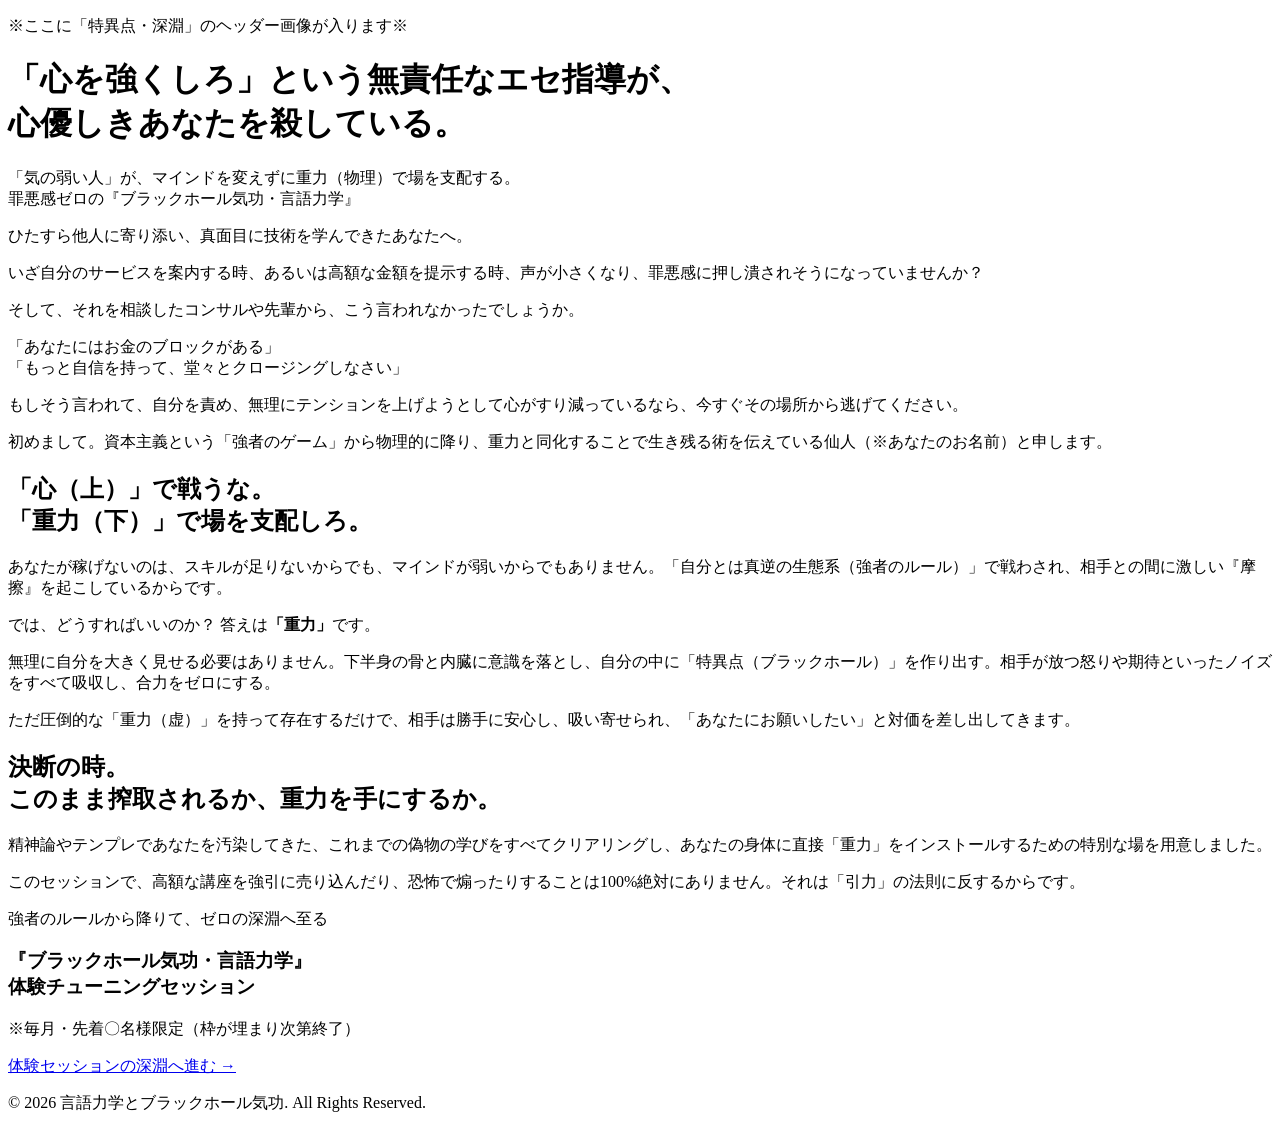
==== commit d22dedb7: "index.html の更新" ====
--- a/index.html
+++ b/index.html
@@ -4,15 +4,20 @@
     <meta charset="UTF-8">
     <meta name="viewport" content="width=device-width, initial-scale=1.0">
     <title>強者のルールから降りる「合力ゼロ」の深淵｜ブラックホール気功・言語力学</title>
+    <link rel="preconnect" href="https://fonts.googleapis.com">
+    <link rel="preconnect" href="https://fonts.gstatic.com" crossorigin>
+    <link href="https://fonts.googleapis.com/css2?family=Noto+Sans+JP:wght@300;400;700&display=swap" rel="stylesheet">
     <link rel="stylesheet" href="style.css">
 </head>
 <body>
+    <div class="void-background"></div>
+
     <div class="container">
         <header class="hero-section">
             <div class="hero-image-placeholder">
                 <p>※ここに「特異点・深淵」のヘッダー画像が入ります※</p>
             </div>
-            <h1 class="main-title">「心を強くしろ」という無責任なエセ指導が、<br>心優しきあなたを殺している。</h1>
+            <h1 class="main-title">「心を強くしろ」という無責任なエセ指導が、<br><span class="accent-text">心優しきあなたを殺している。</span></h1>
             <p class="sub-title">「気の弱い人」が、マインドを変えずに重力（物理）で場を支配する。<br>罪悪感ゼロの『ブラックホール気功・言語力学』</p>
         </header>
 
@@ -20,29 +25,31 @@
             <p>ひたすら他人に寄り添い、真面目に技術を学んできたあなたへ。</p>
             <p>いざ自分のサービスを案内する時、あるいは高額な金額を提示する時、声が小さくなり、罪悪感に押し潰されそうになっていませんか？</p>
             <p>そして、それを相談したコンサルや先輩から、こう言われなかったでしょうか。</p>
+            
             <div class="quote-box">
                 「あなたにはお金のブロックがある」<br>
                 「もっと自信を持って、堂々とクロージングしなさい」
             </div>
-            <p>もしそう言われて、自分を責め、無理にテンションを上げようとして心がすり減っているなら、<strong>今すぐその場所から逃げてください。</strong></p>
+            
+            <p>もしそう言われて、自分を責め、無理にテンションを上げようとして心がすり減っているなら、<span class="bold-text">今すぐその場所から逃げてください。</span></p>
             
             <p>初めまして。資本主義という「強者のゲーム」から物理的に降り、重力と同化することで生き残る術を伝えている仙人（※あなたのお名前）と申します。</p>
             
-            <h2>「心（上）」で戦うな。「重力（下）」で場を支配しろ。</h2>
-            <p>あなたが稼げないのは、スキルが足りないからでも、マインドが弱いからでもありません。「自分とは真逆の生態系（強者のルール）」で戦わされ、相手との間に激しい<strong>『摩擦』</strong>を起こしているからです。</p>
+            <h2>「心（上）」で戦うな。<br><span class="accent-text">「重力（下）」で場を支配しろ。</span></h2>
+            <p>あなたが稼げないのは、スキルが足りないからでも、マインドが弱いからでもありません。「自分とは真逆の生態系（強者のルール）」で戦わされ、相手との間に激しい<span class="bold-text">『摩擦』</span>を起こしているからです。</p>
             <p>では、どうすればいいのか？ 答えは<strong>「重力」</strong>です。</p>
             <p>無理に自分を大きく見せる必要はありません。下半身の骨と内臓に意識を落とし、自分の中に「特異点（ブラックホール）」を作り出す。相手が放つ怒りや期待といったノイズをすべて吸収し、合力をゼロにする。</p>
             <p>ただ圧倒的な「重力（虚）」を持って存在するだけで、相手は勝手に安心し、吸い寄せられ、「あなたにお願いしたい」と対価を差し出してきます。</p>
 
-            <h2>決断の時。このまま搾取されるか、重力を手にするか。</h2>
+            <h2>決断の時。<br>このまま搾取されるか、重力を手にするか。</h2>
             <p>精神論やテンプレであなたを汚染してきた、これまでの偽物の学びをすべてクリアリングし、あなたの身体に直接「重力」をインストールするための特別な場を用意しました。</p>
             <p>このセッションで、高額な講座を強引に売り込んだり、恐怖で煽ったりすることは100%絶対にありません。それは「引力」の法則に反するからです。</p>
 
             <div class="offer-box">
-                <h3>強者のルールから降りて、ゼロの深淵へ至る</h3>
-                <p>『ブラックホール気功・言語力学 体験チューニングセッション』</p>
-                <p class="limit">※毎月・先着〇名様限定</p>
-                <a href="#" class="cta-button">体験チューニングセッションに申し込む</a>
+                <p class="offer-label">強者のルールから降りて、ゼロの深淵へ至る</p>
+                <h3>『ブラックホール気功・言語力学』<br>体験チューニングセッション</h3>
+                <p class="limit">※毎月・先着〇名様限定（枠が埋まり次第終了）</p>
+                <a href="#" class="cta-button">体験セッションの深淵へ進む <span class="arrow">→</span></a>
             </div>
         </main>
 
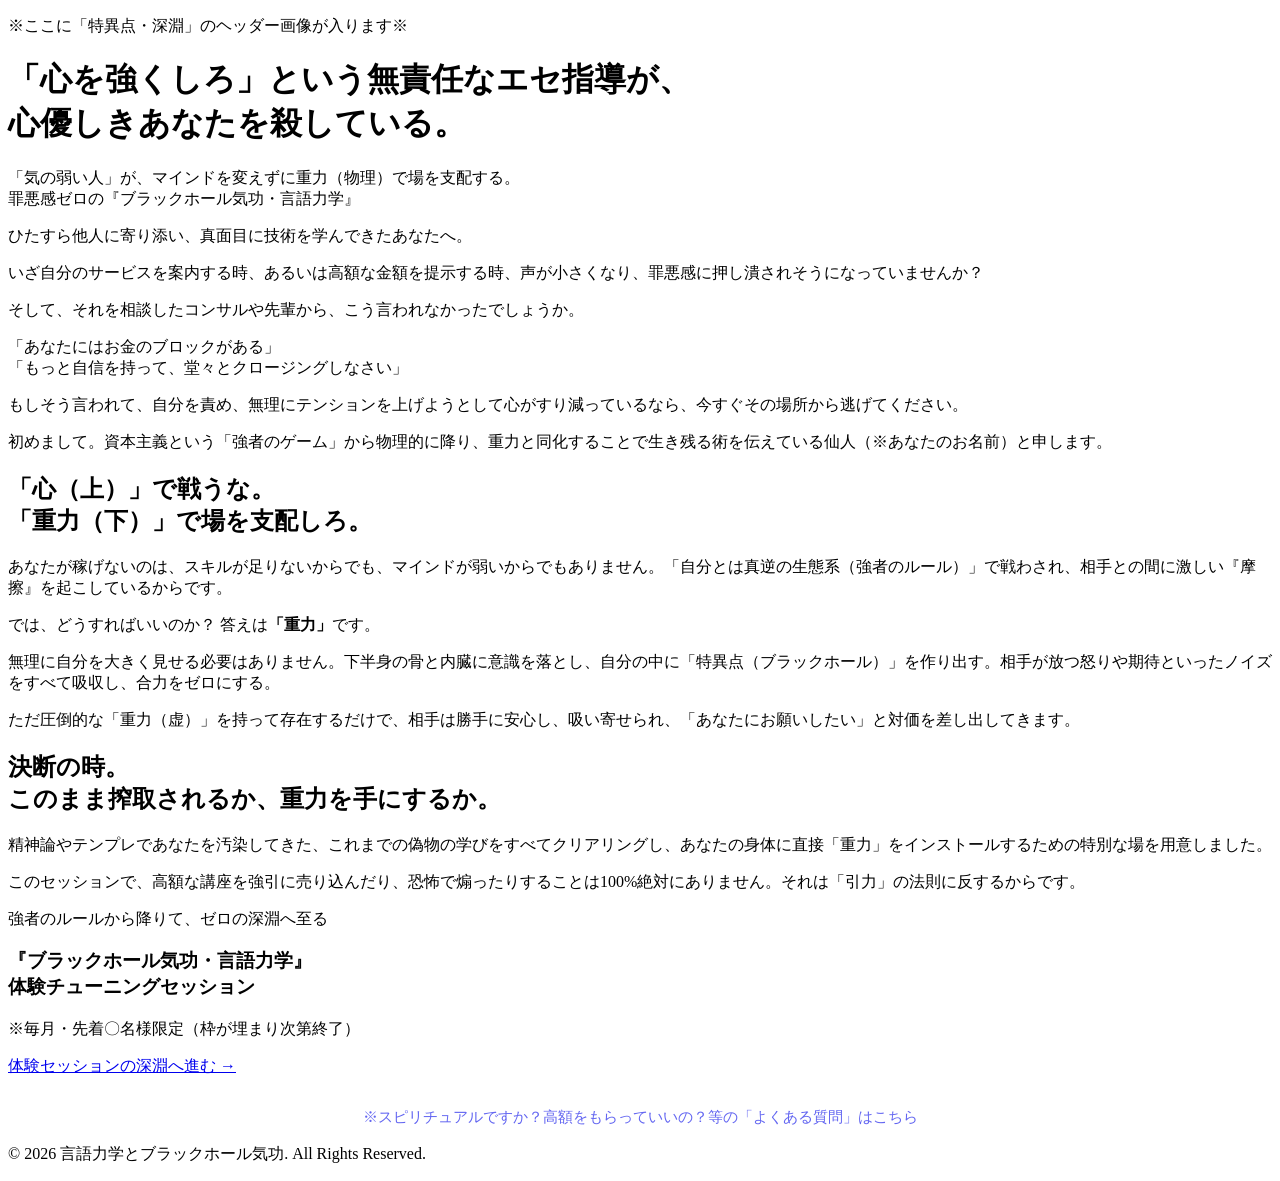
==== commit 78ad8954: "index.html の更新" ====
--- a/index.html
+++ b/index.html
@@ -51,6 +51,10 @@
                 <p class="limit">※毎月・先着〇名様限定（枠が埋まり次第終了）</p>
                 <a href="#" class="cta-button">体験セッションの深淵へ進む <span class="arrow">→</span></a>
             </div>
+
+            <div style="text-align: center; margin-top: 30px;">
+                <a href="faq.html" style="color: #6366f1; text-decoration: none; font-size: 0.95rem; transition: color 0.3s;" onmouseover="this.style.color='#818cf8'" onmouseout="this.style.color='#6366f1'">※スピリチュアルですか？高額をもらっていいの？等の「よくある質問」はこちら</a>
+            </div>
         </main>
 
         <footer>
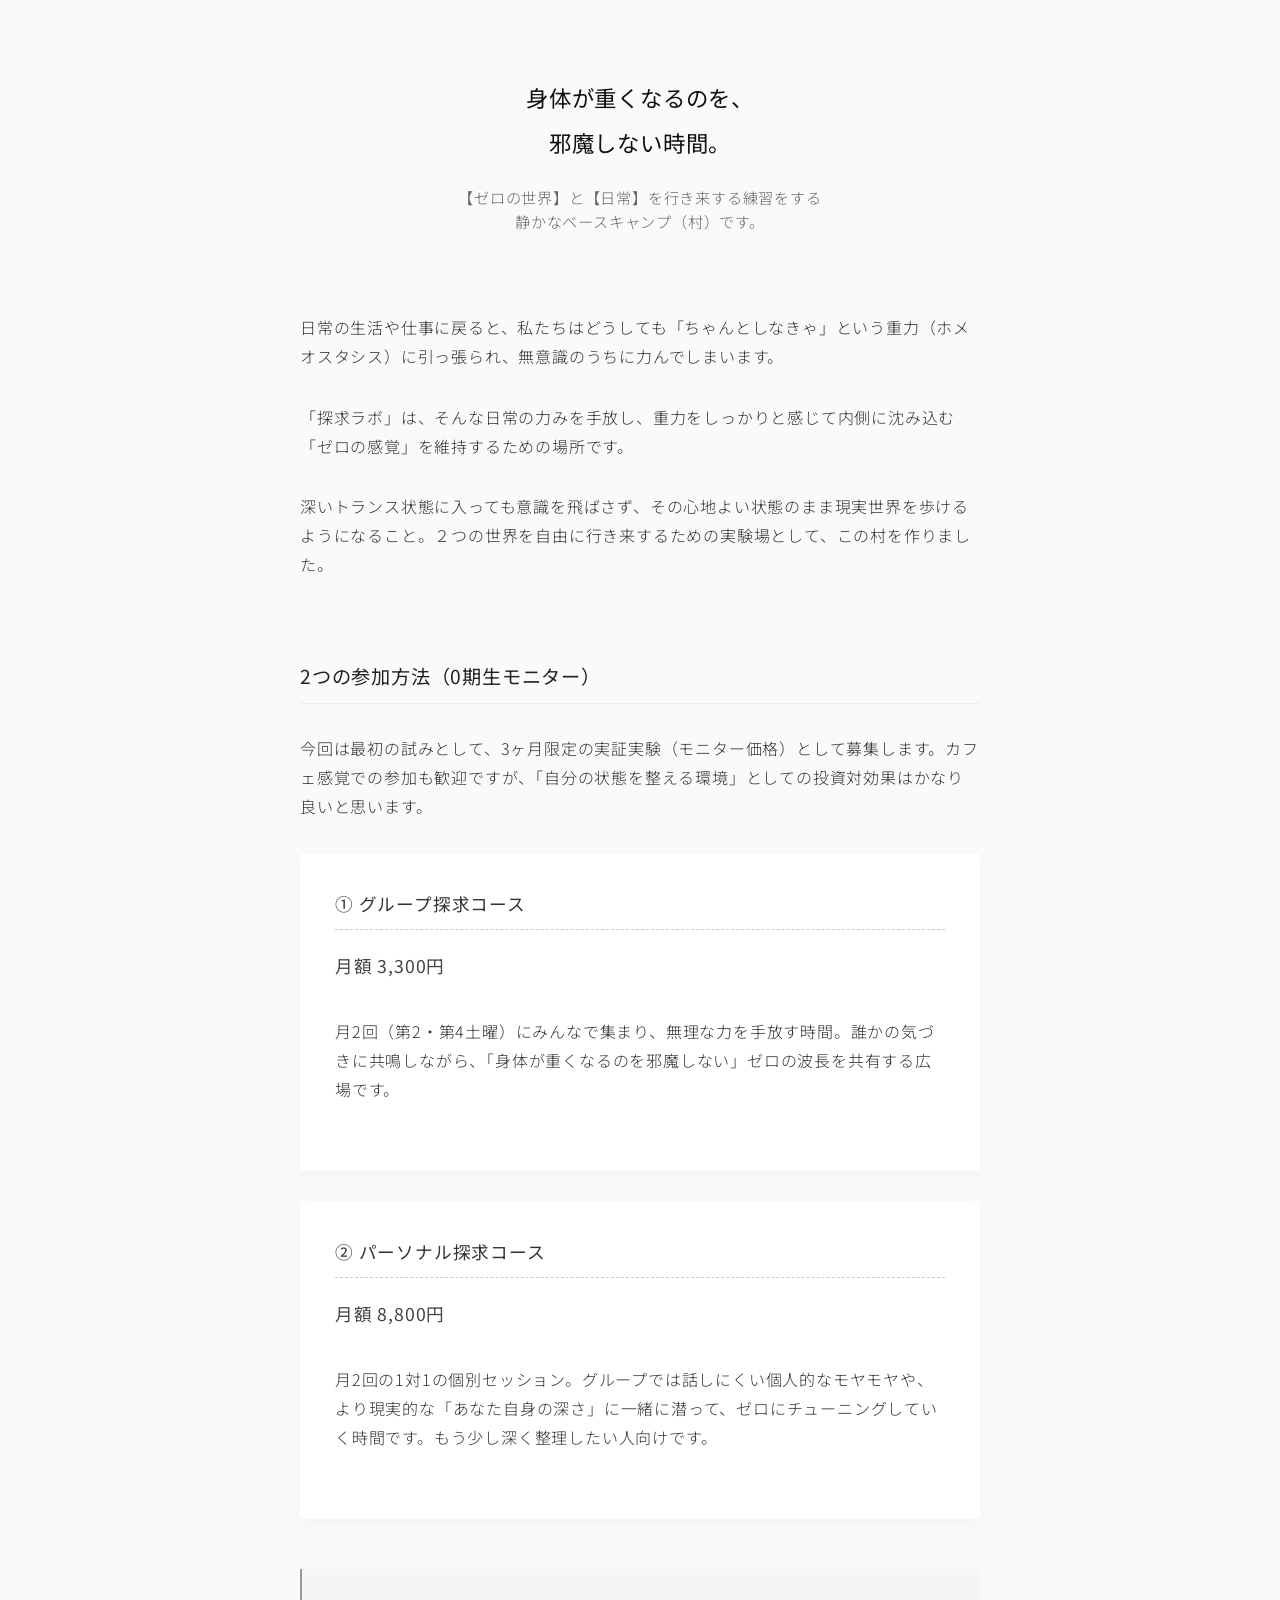
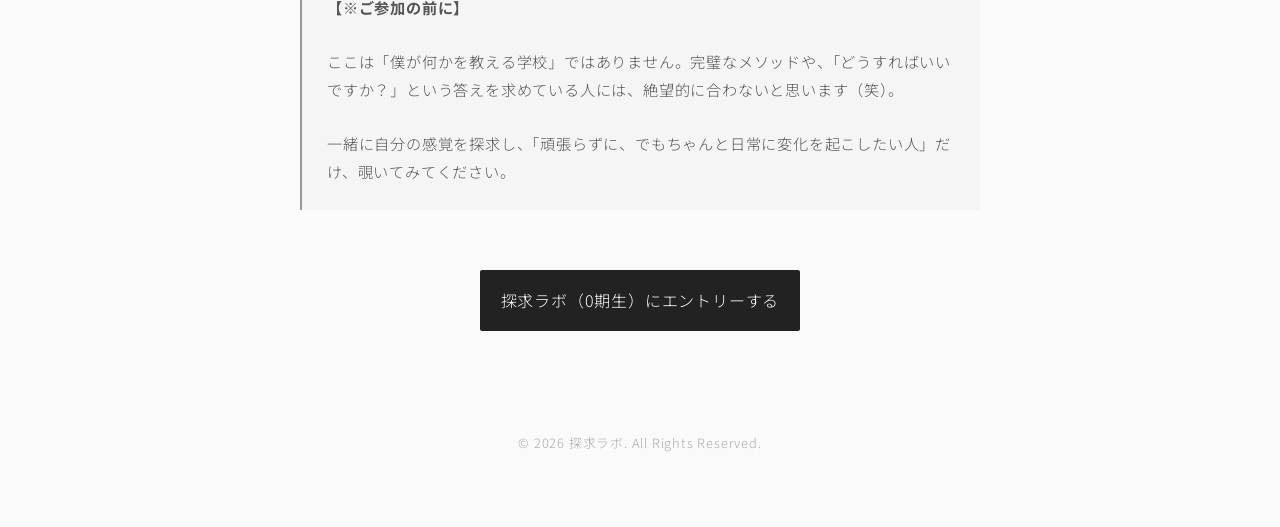
==== commit 969d6ad1: "index.html の更新" ====
--- a/index.html
+++ b/index.html
@@ -3,62 +3,150 @@
 <head>
     <meta charset="UTF-8">
     <meta name="viewport" content="width=device-width, initial-scale=1.0">
-    <title>強者のルールから降りる「合力ゼロ」の深淵｜ブラックホール気功・言語力学</title>
+    <title>探求ラボ｜ゼロと日常を行き来するベースキャンプ</title>
     <link rel="preconnect" href="https://fonts.googleapis.com">
     <link rel="preconnect" href="https://fonts.gstatic.com" crossorigin>
-    <link href="https://fonts.googleapis.com/css2?family=Noto+Sans+JP:wght@300;400;700&display=swap" rel="stylesheet">
-    <link rel="stylesheet" href="style.css">
+    <link href="https://fonts.googleapis.com/css2?family=Noto+Sans+JP:wght@300;400&display=swap" rel="stylesheet">
+    <style>
+        /* 無重力と余白を感じさせるシンプルなスタイル */
+        body {
+            font-family: 'Noto Sans JP', sans-serif;
+            line-height: 1.8;
+            color: #333;
+            background-color: #fafafa;
+            margin: 0;
+            padding: 0;
+            font-weight: 300;
+            letter-spacing: 0.05em;
+        }
+        .container {
+            max-width: 680px;
+            margin: 0 auto;
+            padding: 60px 20px;
+        }
+        .hero-section {
+            text-align: center;
+            margin-bottom: 80px;
+        }
+        .main-title {
+            font-size: 1.4rem;
+            font-weight: 400;
+            line-height: 2;
+            margin-bottom: 20px;
+            color: #111;
+        }
+        .sub-title {
+            font-size: 0.95rem;
+            color: #666;
+            line-height: 1.6;
+        }
+        .content-section p {
+            margin-bottom: 2em;
+        }
+        h2 {
+            font-size: 1.2rem;
+            font-weight: 400;
+            margin-top: 80px;
+            margin-bottom: 30px;
+            border-bottom: 1px solid #eee;
+            padding-bottom: 10px;
+            color: #222;
+        }
+        .course-box {
+            background: #fff;
+            padding: 35px;
+            border-radius: 4px;
+            box-shadow: 0 4px 15px rgba(0,0,0,0.03);
+            margin-bottom: 30px;
+        }
+        .course-box h3 {
+            margin-top: 0;
+            font-size: 1.1rem;
+            font-weight: 400;
+            border-bottom: 1px dashed #ccc;
+            padding-bottom: 10px;
+            margin-bottom: 20px;
+        }
+        .price {
+            font-weight: 400;
+            font-size: 1.1rem;
+            margin-bottom: 15px;
+            color: #444;
+        }
+        .warning-box {
+            background: #f5f5f5;
+            padding: 25px;
+            border-left: 2px solid #999;
+            margin: 50px 0;
+            font-size: 0.95rem;
+            color: #555;
+        }
+        .cta-button {
+            display: block;
+            width: 100%;
+            max-width: 320px;
+            margin: 60px auto;
+            padding: 16px 0;
+            background-color: #222;
+            color: #fff;
+            text-align: center;
+            text-decoration: none;
+            border-radius: 2px;
+            font-size: 1rem;
+            transition: background-color 0.3s;
+        }
+        .cta-button:hover {
+            background-color: #555;
+        }
+        footer {
+            text-align: center;
+            margin-top: 100px;
+            font-size: 0.8rem;
+            color: #aaa;
+        }
+    </style>
 </head>
 <body>
-    <div class="void-background"></div>
-
     <div class="container">
         <header class="hero-section">
-            <div class="hero-image-placeholder">
-                <p>※ここに「特異点・深淵」のヘッダー画像が入ります※</p>
-            </div>
-            <h1 class="main-title">「心を強くしろ」という無責任なエセ指導が、<br><span class="accent-text">心優しきあなたを殺している。</span></h1>
-            <p class="sub-title">「気の弱い人」が、マインドを変えずに重力（物理）で場を支配する。<br>罪悪感ゼロの『ブラックホール気功・言語力学』</p>
+            <h1 class="main-title">身体が重くなるのを、<br>邪魔しない時間。</h1>
+            <p class="sub-title">【ゼロの世界】と【日常】を行き来する練習をする<br>静かなベースキャンプ（村）です。</p>
         </header>
 
         <main class="content-section">
-            <p>ひたすら他人に寄り添い、真面目に技術を学んできたあなたへ。</p>
-            <p>いざ自分のサービスを案内する時、あるいは高額な金額を提示する時、声が小さくなり、罪悪感に押し潰されそうになっていませんか？</p>
-            <p>そして、それを相談したコンサルや先輩から、こう言われなかったでしょうか。</p>
+            <p>日常の生活や仕事に戻ると、私たちはどうしても「ちゃんとしなきゃ」という重力（ホメオスタシス）に引っ張られ、無意識のうちに力んでしまいます。</p>
             
-            <div class="quote-box">
-                「あなたにはお金のブロックがある」<br>
-                「もっと自信を持って、堂々とクロージングしなさい」
-            </div>
+            <p>「探求ラボ」は、そんな日常の力みを手放し、重力をしっかりと感じて内側に沈み込む「ゼロの感覚」を維持するための場所です。</p>
             
-            <p>もしそう言われて、自分を責め、無理にテンションを上げようとして心がすり減っているなら、<span class="bold-text">今すぐその場所から逃げてください。</span></p>
-            
-            <p>初めまして。資本主義という「強者のゲーム」から物理的に降り、重力と同化することで生き残る術を伝えている仙人（※あなたのお名前）と申します。</p>
-            
-            <h2>「心（上）」で戦うな。<br><span class="accent-text">「重力（下）」で場を支配しろ。</span></h2>
-            <p>あなたが稼げないのは、スキルが足りないからでも、マインドが弱いからでもありません。「自分とは真逆の生態系（強者のルール）」で戦わされ、相手との間に激しい<span class="bold-text">『摩擦』</span>を起こしているからです。</p>
-            <p>では、どうすればいいのか？ 答えは<strong>「重力」</strong>です。</p>
-            <p>無理に自分を大きく見せる必要はありません。下半身の骨と内臓に意識を落とし、自分の中に「特異点（ブラックホール）」を作り出す。相手が放つ怒りや期待といったノイズをすべて吸収し、合力をゼロにする。</p>
-            <p>ただ圧倒的な「重力（虚）」を持って存在するだけで、相手は勝手に安心し、吸い寄せられ、「あなたにお願いしたい」と対価を差し出してきます。</p>
+            <p>深いトランス状態に入っても意識を飛ばさず、その心地よい状態のまま現実世界を歩けるようになること。２つの世界を自由に行き来するための実験場として、この村を作りました。</p>
 
-            <h2>決断の時。<br>このまま搾取されるか、重力を手にするか。</h2>
-            <p>精神論やテンプレであなたを汚染してきた、これまでの偽物の学びをすべてクリアリングし、あなたの身体に直接「重力」をインストールするための特別な場を用意しました。</p>
-            <p>このセッションで、高額な講座を強引に売り込んだり、恐怖で煽ったりすることは100%絶対にありません。それは「引力」の法則に反するからです。</p>
+            <h2>2つの参加方法（0期生モニター）</h2>
+            <p>今回は最初の試みとして、3ヶ月限定の実証実験（モニター価格）として募集します。カフェ感覚での参加も歓迎ですが、「自分の状態を整える環境」としての投資対効果はかなり良いと思います。</p>
 
-            <div class="offer-box">
-                <p class="offer-label">強者のルールから降りて、ゼロの深淵へ至る</p>
-                <h3>『ブラックホール気功・言語力学』<br>体験チューニングセッション</h3>
-                <p class="limit">※毎月・先着〇名様限定（枠が埋まり次第終了）</p>
-                <a href="#" class="cta-button">体験セッションの深淵へ進む <span class="arrow">→</span></a>
+            <div class="course-box">
+                <h3>① グループ探求コース</h3>
+                <p class="price">月額 3,300円</p>
+                <p>月2回（第2・第4土曜）にみんなで集まり、無理な力を手放す時間。誰かの気づきに共鳴しながら、「身体が重くなるのを邪魔しない」ゼロの波長を共有する広場です。</p>
             </div>
 
-            <div style="text-align: center; margin-top: 30px;">
-                <a href="faq.html" style="color: #6366f1; text-decoration: none; font-size: 0.95rem; transition: color 0.3s;" onmouseover="this.style.color='#818cf8'" onmouseout="this.style.color='#6366f1'">※スピリチュアルですか？高額をもらっていいの？等の「よくある質問」はこちら</a>
+            <div class="course-box">
+                <h3>② パーソナル探求コース</h3>
+                <p class="price">月額 8,800円</p>
+                <p>月2回の1対1の個別セッション。グループでは話しにくい個人的なモヤモヤや、より現実的な「あなた自身の深さ」に一緒に潜って、ゼロにチューニングしていく時間です。もう少し深く整理したい人向けです。</p>
             </div>
+
+            <div class="warning-box">
+                <strong>【※ご参加の前に】</strong><br><br>
+                ここは「僕が何かを教える学校」ではありません。完璧なメソッドや、「どうすればいいですか？」という答えを求めている人には、絶望的に合わないと思います（笑）。<br><br>
+                一緒に自分の感覚を探求し、「頑張らずに、でもちゃんと日常に変化を起こしたい人」だけ、覗いてみてください。
+            </div>
+
+            <a href="ここにMyASPのURLを貼る" class="cta-button">探求ラボ（0期生）にエントリーする</a>
+
         </main>
 
         <footer>
-            <p>&copy; 2026 言語力学とブラックホール気功. All Rights Reserved.</p>
+            <p>&copy; 2026 探求ラボ. All Rights Reserved.</p>
         </footer>
     </div>
 </body>
